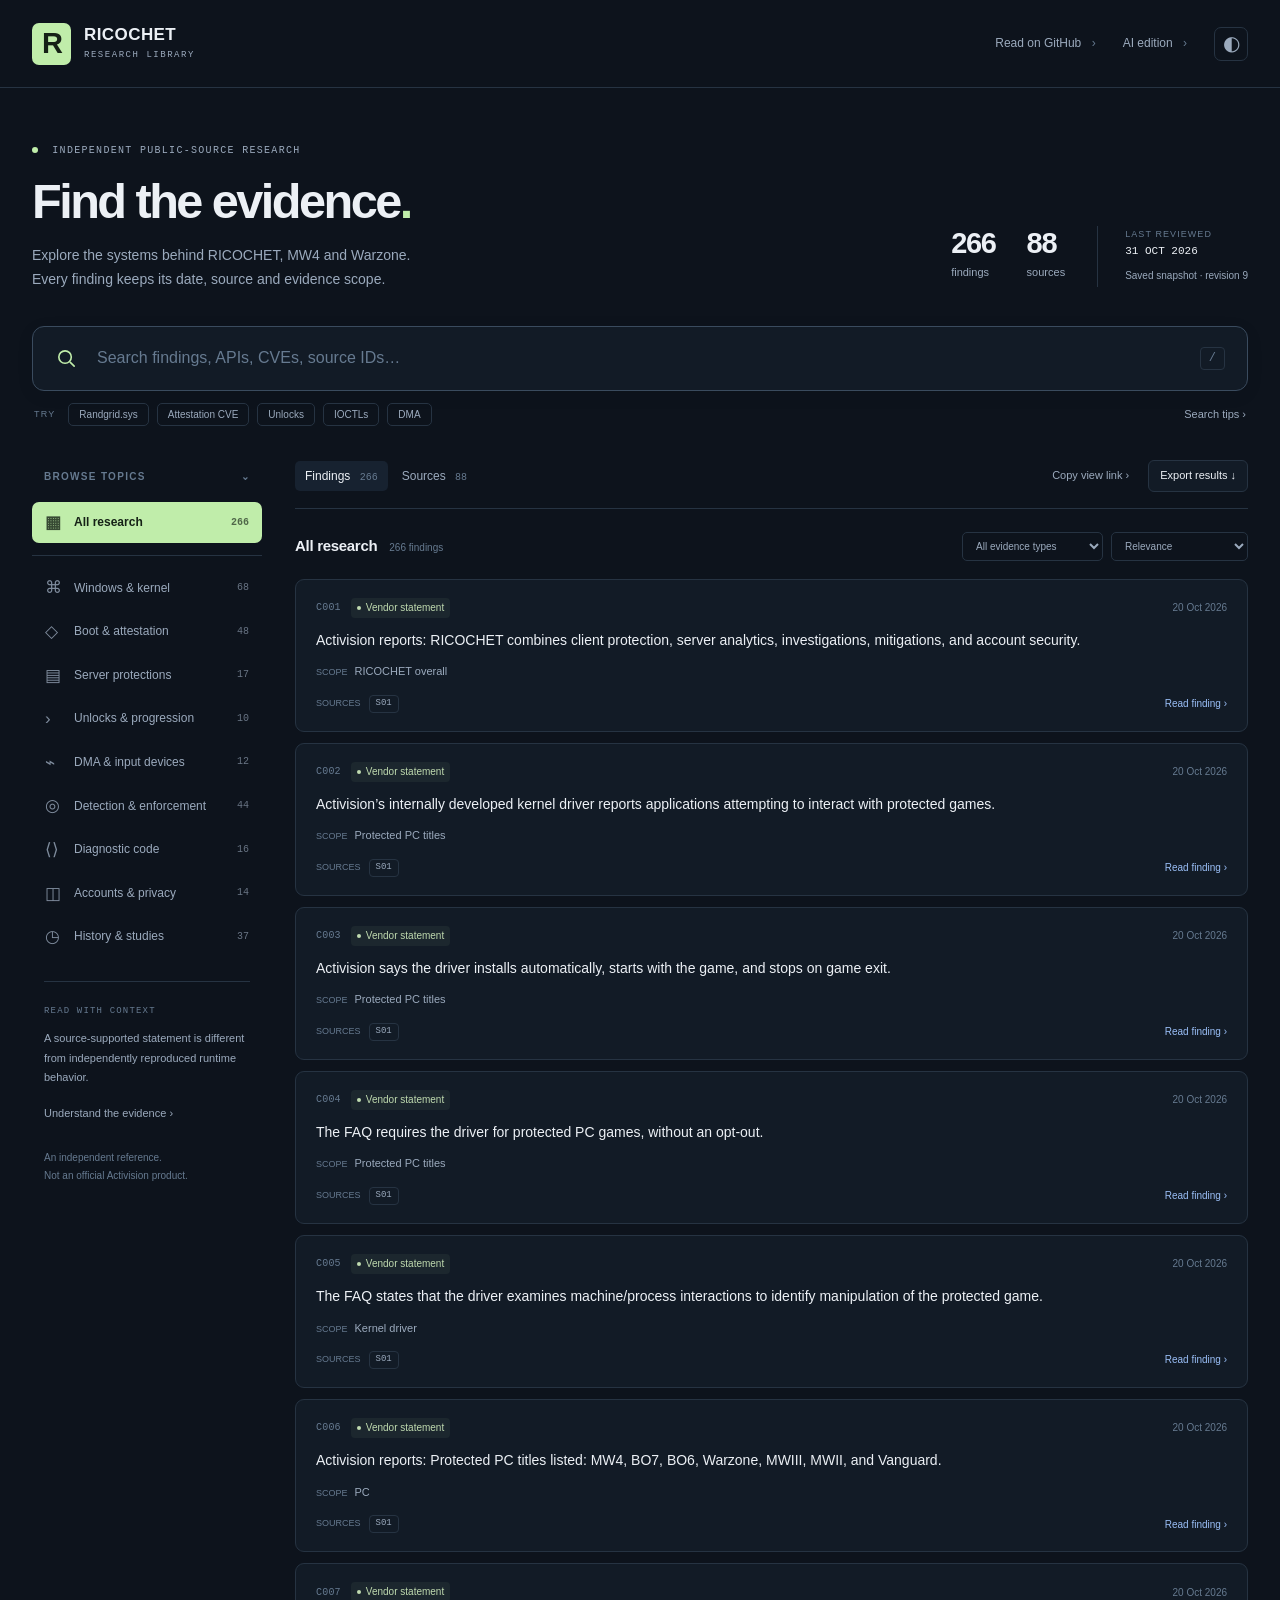
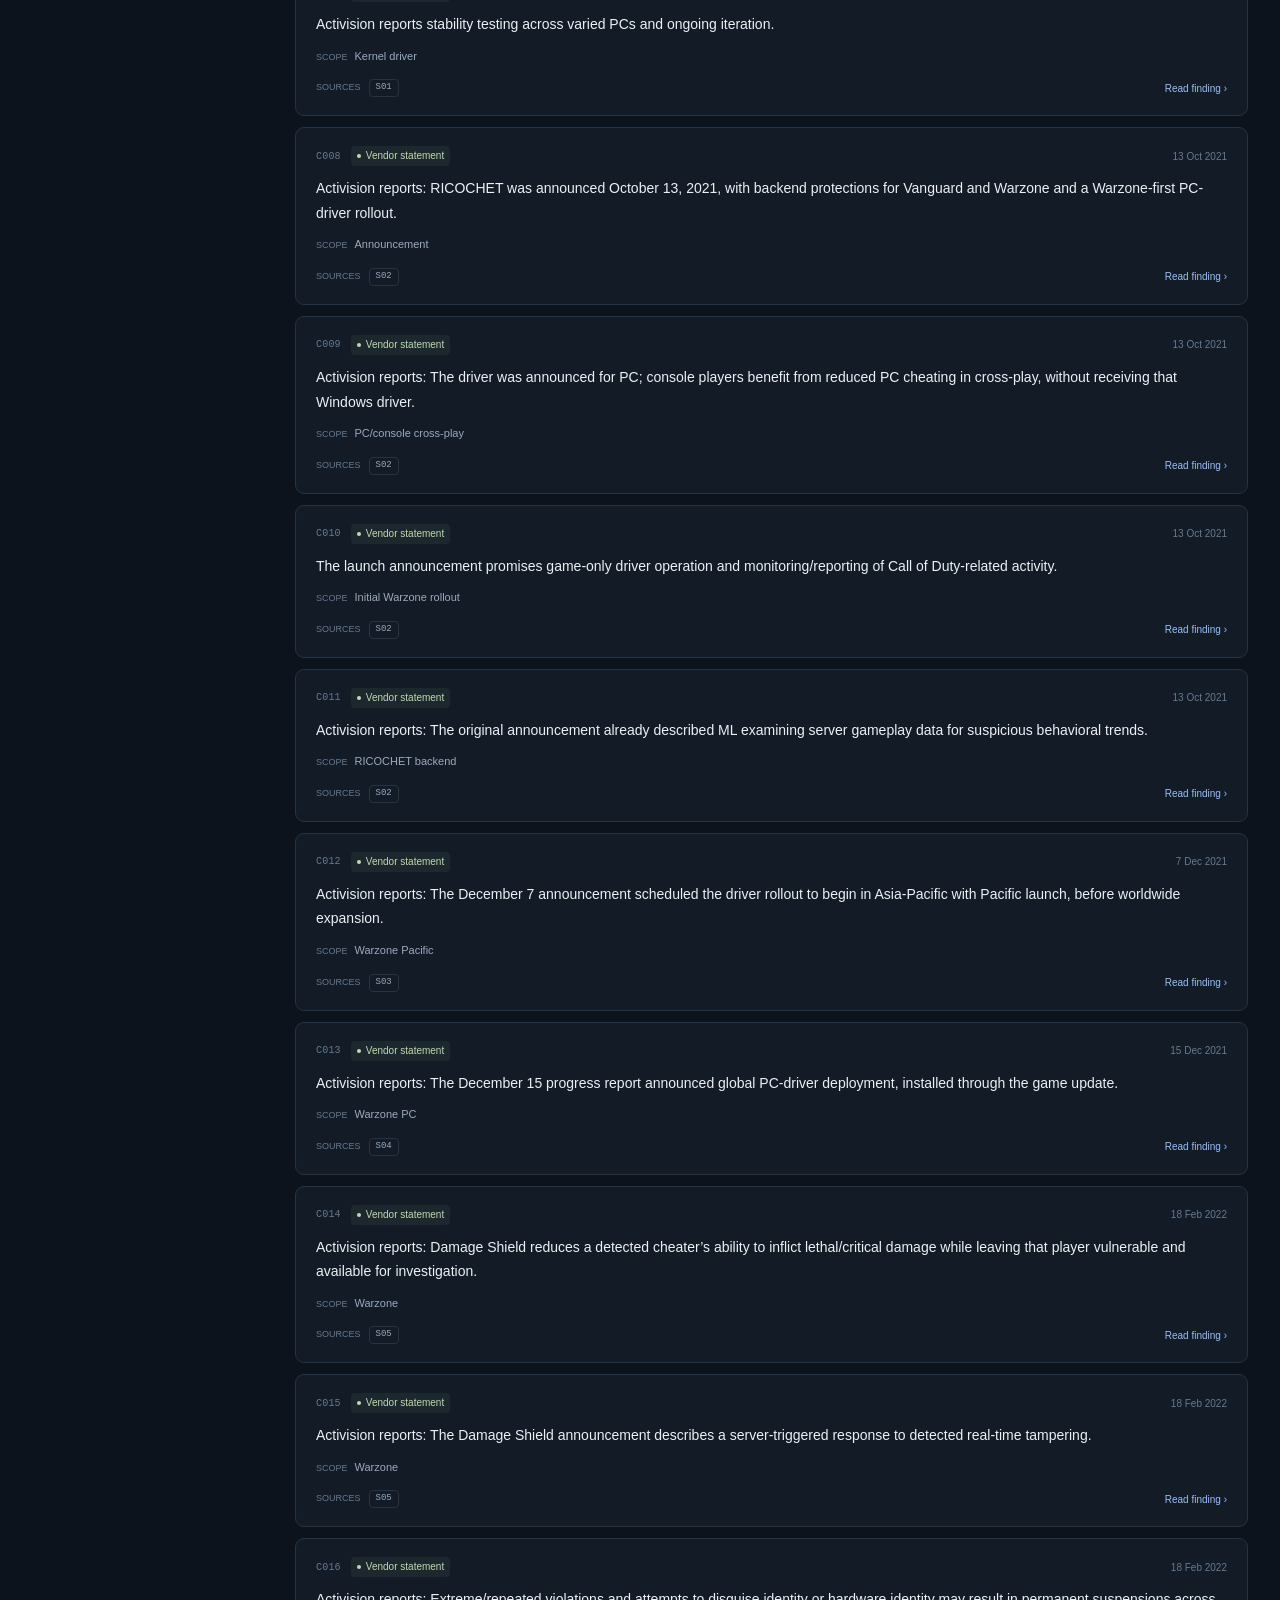
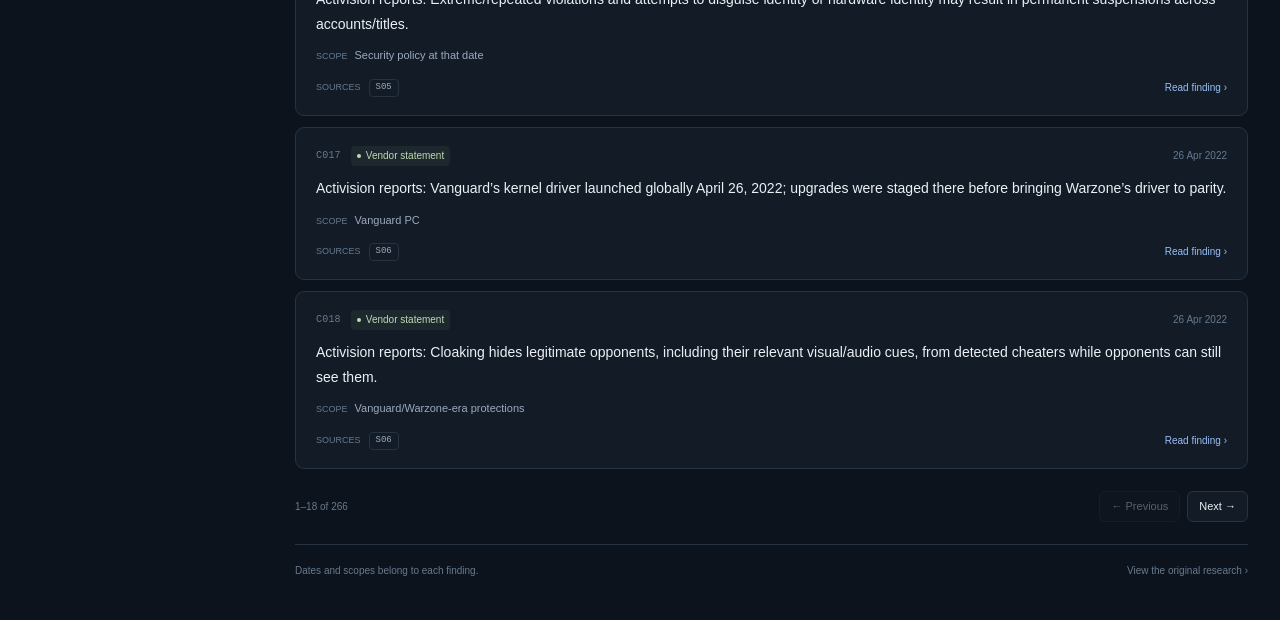
==== index.html @ 35df9c3c "reader: add searchable research library with source and evidence filters" ====
<!doctype html>
<html lang="en">
<head>
  <meta charset="utf-8">
  <meta name="viewport" content="width=device-width, initial-scale=1">
  <meta name="description" content="Search the RICOCHET research library. Explore dated findings about kernel drivers, attestation, Warzone and MW4 with original sources and evidence labels.">
  <meta name="theme-color" content="#0d131c">
  <meta http-equiv="Content-Security-Policy" content="default-src 'self'; connect-src 'self' https://raw.githubusercontent.com; script-src 'self'; style-src 'self'; img-src 'self' data:; base-uri 'self'; object-src 'none'">
  <title>RICOCHET Research — Explore the evidence</title>
  <link rel="icon" href="data:image/svg+xml,%3Csvg xmlns='http://www.w3.org/2000/svg' viewBox='0 0 64 64'%3E%3Crect width='64' height='64' rx='14' fill='%23c0edaa'/%3E%3Ctext x='32' y='45' font-family='sans-serif' font-weight='800' font-size='44' text-anchor='middle' fill='%230d131c'%3ER%3C/text%3E%3C/svg%3E">
  <link rel="stylesheet" href="app.css">
  <script src="app.js" defer></script>
</head>
<body>
  <a class="skip-link" href="#results">Skip to results</a>
  <header class="topbar">
    <a class="brand" href="./" aria-label="RICOCHET Research home"><span class="brand-mark">R</span><span>RICOCHET<span class="brand-sub">RESEARCH LIBRARY</span></span></a>
    <nav class="toplinks" aria-label="Project links">
      <a href="https://github.com/ll2Rawll/ricochet-research#readme" target="_blank" rel="noopener">Read on GitHub <span aria-hidden="true">›</span></a>
      <a href="https://raw.githubusercontent.com/ll2Rawll/ricochet-research/main/ricochet.jsonl" target="_blank" rel="noopener" class="ai-link">AI edition <span aria-hidden="true">›</span></a>
      <button class="icon-button" id="theme" aria-label="Switch to light theme" title="Switch color theme">◐</button>
    </nav>
  </header>
  <main>
    <section class="hero" aria-labelledby="hero-title">
      <div>
        <div class="eyebrow"><span class="status-dot"></span> INDEPENDENT PUBLIC-SOURCE RESEARCH</div>
        <h1 id="hero-title">Find the evidence<span class="accent">.</span></h1>
        <p class="hero-copy">Explore the systems behind RICOCHET, MW4 and Warzone.<br class="desktop-break"> Every finding keeps its date, source and evidence scope.</p>
      </div>
      <div class="collection-meta">
        <div class="stat"><strong id="total-findings">266</strong><span>findings</span></div>
        <div class="stat"><strong id="total-sources">88</strong><span>sources</span></div>
        <div class="reviewed"><span>LAST REVIEWED</span><strong id="reviewed">31 OCT 2026</strong><small id="revision">Research revision 9</small></div>
      </div>
    </section>
    <section class="search-region" aria-label="Search research">
      <form id="search-form" role="search">
        <svg class="search-icon" width="23" height="23" viewBox="0 0 24 24" fill="none" aria-hidden="true"><circle cx="10.5" cy="10.5" r="6.5" stroke="currentColor" stroke-width="1.7"/><path d="m16 16 4 4" stroke="currentColor" stroke-width="1.7" stroke-linecap="round"/></svg>
        <label for="search" class="sr-only">Search findings, APIs, CVEs and sources</label>
        <input type="search" id="search" placeholder="Search findings, APIs, CVEs, source IDs…" autocomplete="off" spellcheck="false">
        <button type="button" id="clear-search" class="clear-search" aria-label="Clear search" hidden>×</button>
        <kbd class="search-shortcut" aria-hidden="true">/</kbd>
      </form>
      <div class="search-bottom"><div class="quick-searches"><span>TRY</span><button data-query="Randgrid">Randgrid.sys</button><button data-query="CVE-2026-45642">Attestation CVE</button><button data-query="unlockall">Unlocks</button><button data-query="IOCTL">IOCTLs</button><button data-query="DMA">DMA</button></div><button id="search-help" class="text-button" aria-expanded="false" aria-controls="search-tips">Search tips <span aria-hidden="true">›</span></button></div>
      <p id="search-tips" class="search-tips" hidden>Combine words to narrow results. Put a phrase in quotes for an exact phrase. Search a finding ID such as <code>C286</code>, a source such as <code>S84</code>, or an API name. Matches include finding text, scope, topic, cited sources and artifact evidence.</p>
    </section>
    <div class="workspace">
      <aside class="sidebar" aria-label="Research navigation">
        <details class="topic-disclosure" open>
          <summary>Browse topics <span aria-hidden="true">⌄</span></summary>
          <nav id="categories" aria-label="Research topics"></nav>
        </details>
        <div class="evidence-note"><div class="eyebrow">READ WITH CONTEXT</div><p>A source-supported statement is different from independently reproduced runtime behavior.</p><button id="evidence-guide" class="text-button">Understand the evidence <span aria-hidden="true">›</span></button></div>
        <div class="sidebar-bottom">An independent reference.<br>Not an official Activision product.</div>
      </aside>
      <section class="content" aria-label="Research results">
        <div class="content-top">
          <div class="view-switch" role="group" aria-label="Choose content"><button id="findings-tab" aria-pressed="true">Findings <span id="findings-tab-count">266</span></button><button id="sources-tab" aria-pressed="false">Sources <span id="sources-tab-count">88</span></button></div>
          <div class="utility-actions"><button id="share" class="text-button">Copy view link <span aria-hidden="true">›</span></button><button id="export" class="small-button">Export results <span aria-hidden="true">↓</span></button></div>
        </div>
        <div class="filterbar">
          <div class="result-heading"><h2 id="category-title">All research</h2><span id="result-count" role="status" aria-live="polite">Loading research…</span></div>
          <div class="filters"><label for="level" class="sr-only">Filter by evidence type</label><select id="level"><option value="all">All evidence types</option><option value="V">Vendor statements</option><option value="P">Platform references</option><option value="O">Static observations</option><option value="R">Historical studies</option><option value="A">Artifact contents</option></select><label for="sort" class="sr-only">Sort results</label><select id="sort"><option value="relevance">Relevance</option><option value="newest">Newest date first</option><option value="oldest">Oldest date first</option><option value="id">Finding / source ID</option></select></div>
        </div>
        <div id="active-filters" class="active-filters" hidden></div>
        <div id="results" class="results" tabindex="-1"><div class="loading-card">Opening the research library…</div></div>
        <div id="pagination" class="pagination"></div>
        <div class="content-footer"><span>Dates and scopes belong to each finding.</span><a href="https://github.com/ll2Rawll/ricochet-research" target="_blank" rel="noopener">View the original research ›</a></div>
      </section>
    </div>
  </main>
  <dialog id="detail" aria-labelledby="detail-title"><div class="dialog-top"><span id="detail-kicker" class="eyebrow"></span><button id="close-detail" class="icon-button" aria-label="Close details">×</button></div><div id="detail-body"></div></dialog>
  <div id="toast" class="toast" role="status" aria-live="polite"></div>
  <noscript><p class="noscript">Enable JavaScript to search this reader, or <a href="https://github.com/ll2Rawll/ricochet-research#readme">read the complete GitHub edition</a>.</p></noscript>
</body>
</html>
---- app.css ----
:root{color-scheme:dark;--bg:#0d131c;--panel:#121b26;--panel-hover:#172230;--border:#263342;--text:#ecf0f5;--muted:#9baabd;--faint:#667a90;--accent:#c0edaa;--accent-ink:#152116;--blue:#9abff7;--shadow:0 18px 65px #0005;--radius:12px}
*{box-sizing:border-box}body{margin:0;background:var(--bg);color:var(--text);font-family:Inter,ui-sans-serif,-apple-system,BlinkMacSystemFont,"Segoe UI",sans-serif;font-size:14px;line-height:1.55;-webkit-font-smoothing:antialiased}body.light{color-scheme:light;--bg:#f5f6f3;--panel:#fff;--panel-hover:#f0f3ec;--border:#d9dfd7;--text:#17251c;--muted:#566859;--faint:#738277;--accent:#d0edbd;--accent-ink:#243b23;--blue:#275f9d;--shadow:0 18px 65px #17302018}a{color:inherit;text-decoration:none}button,input,select{font:inherit}button,a,input,select,summary{-webkit-tap-highlight-color:transparent}button{cursor:pointer}button{color:inherit}button:disabled{cursor:default;opacity:.35}button:focus-visible,a:focus-visible,summary:focus-visible,select:focus-visible{outline:2px solid var(--accent);outline-offset:4px}input:focus-visible{outline:none}.sr-only{position:absolute;width:1px;height:1px;padding:0;margin:-1px;overflow:hidden;clip:rect(0,0,0,0);white-space:nowrap;border:0}[hidden]{display:none!important}.skip-link{position:fixed;left:20px;top:-100px;background:var(--accent);color:var(--accent-ink);padding:12px;z-index:99}.skip-link:focus{top:15px}.topbar{height:88px;border-bottom:1px solid var(--border);display:flex;align-items:center;justify-content:space-between;padding:0 max(32px,calc((100vw - 1376px)/2));gap:20px}.brand{display:flex;align-items:center;gap:13px;line-height:1.1;font-size:17px;font-weight:760;letter-spacing:.025em}.brand-mark{width:39px;height:42px;display:flex;align-items:center;justify-content:center;background:var(--accent);color:var(--accent-ink);font-size:29px;font-weight:850;position:relative;border-radius:7px;letter-spacing:-.07em}.brand-mark>span{position:absolute;font-size:14px;top:3px;right:3px}.brand-sub{display:block;font-family:ui-monospace,SFMono-Regular,Consolas,monospace;font-size:9px;letter-spacing:.17em;color:var(--muted);margin-top:7px;font-weight:500}.toplinks{display:flex;align-items:center;gap:27px;color:var(--muted);font-size:12px}.toplinks>a:hover{color:var(--text)}.toplinks>a span{margin-left:7px;color:var(--faint)}.icon-button{width:34px;height:34px;display:inline-flex;align-items:center;justify-content:center;background:transparent;border:1px solid var(--border);border-radius:7px;font-size:20px}.icon-button:hover{background:var(--panel-hover)}main{max-width:1376px;margin:0 auto;padding:0 32px 42px}.hero{display:flex;justify-content:space-between;align-items:flex-end;gap:30px;padding:55px 0 34px}.eyebrow{font-family:ui-monospace,SFMono-Regular,Consolas,monospace;font-size:10px;letter-spacing:.13em;color:var(--muted);font-weight:500}.status-dot{display:inline-block;width:6px;height:6px;border-radius:50%;background:var(--accent);margin-right:7px;vertical-align:middle}h1{font-size:clamp(36px,3.8vw,54px);font-weight:620;letter-spacing:-.052em;line-height:1.12;margin:15px 0 15px}.accent{color:var(--accent)}.hero-copy{color:var(--muted);font-size:14px;margin:0;line-height:1.75}.collection-meta{display:flex;align-items:flex-start;gap:31px;padding-bottom:5px}.stat strong{display:block;font-size:29px;line-height:1.2;font-weight:550;letter-spacing:-.045em}.stat span{color:var(--muted);font-size:11px}.reviewed{border-left:1px solid var(--border);padding-left:27px;margin-left:1px;line-height:1.8}.reviewed>span{font-size:9px;letter-spacing:.12em;color:var(--faint);display:block}.reviewed strong{display:block;font-family:ui-monospace,SFMono-Regular,Consolas,monospace;font-size:11px;font-weight:500;white-space:nowrap}.reviewed small{font-size:10px;color:var(--muted)}.search-region{margin-bottom:34px}#search-form{height:65px;display:flex;align-items:center;gap:17px;border:1px solid #3a4b5e;background:var(--panel);padding:0 22px;border-radius:var(--radius);box-shadow:0 4px 18px #0001}#search-form:focus-within{border-color:var(--accent);box-shadow:0 0 0 3px #c0edaa0c}.search-icon{color:var(--accent);flex:none}#search{border:0;background:transparent;color:var(--text);font-size:16px;width:100%;height:100%;min-width:0}#search::placeholder{color:var(--faint)}#search::-webkit-search-cancel-button{display:none}.search-shortcut{padding:1px 8px;border:1px solid var(--border);border-radius:4px;font-size:12px;color:var(--faint)}.clear-search{border:0;background:transparent;color:var(--muted);font-size:24px;padding:2px 5px}.search-bottom{display:flex;align-items:center;justify-content:space-between;gap:20px;padding:12px 2px 0}.quick-searches{display:flex;align-items:center;gap:8px;flex-wrap:wrap}.quick-searches>span{font-size:9px;letter-spacing:.13em;color:var(--faint);margin-right:5px}.quick-searches>button{background:transparent;border:1px solid var(--border);border-radius:5px;font-size:10px;color:var(--muted);padding:3px 10px}.quick-searches>button:hover{color:var(--text);border-color:var(--muted)}.text-button{border:0;background:none;color:var(--muted);padding:0;font-size:11px;white-space:nowrap}.text-button:hover{color:var(--text)}.search-tips{color:var(--muted);font-size:12px;background:var(--panel);border:1px solid var(--border);padding:14px 17px;border-radius:7px;margin:12px 0 0}.workspace{display:grid;grid-template-columns:230px minmax(0,1fr);gap:33px}.sidebar{padding-top:3px}.topic-disclosure{position:sticky;top:24px}.topic-disclosure summary{display:flex;justify-content:space-between;list-style:none;text-transform:uppercase;letter-spacing:.13em;color:var(--faint);font-size:10px;font-weight:600;padding:6px 12px 17px;pointer-events:auto;cursor:pointer}.topic-disclosure summary::-webkit-details-marker{display:none}.topic-disclosure summary>span{display:block}.category{display:flex;width:100%;align-items:center;gap:11px;padding:10px 12px;border:1px solid transparent;border-radius:7px;color:var(--muted);background:none;text-align:left;font-size:12px;margin-bottom:3px;transition:background .12s}.category:hover{background:var(--panel);color:var(--text)}.category[aria-current=true]{background:var(--accent);color:var(--accent-ink);font-weight:650}.category-symbol{font-size:17px;line-height:1;width:18px;opacity:.8;flex:none}.category-count{font-family:ui-monospace,SFMono-Regular,Consolas,monospace;font-size:10px;margin-left:auto;opacity:.65}.category-divider{height:1px;background:var(--border);margin:12px 0}.evidence-note{border-top:1px solid var(--border);margin:24px 12px 0;padding-top:23px}.evidence-note .eyebrow{font-size:9px;color:var(--faint)}.evidence-note p{font-size:11px;line-height:1.8;color:var(--muted);margin:10px 0 14px}.sidebar-bottom{font-size:10px;color:var(--faint);line-height:1.8;padding:25px 12px}.content-top{display:flex;justify-content:space-between;align-items:center;gap:16px;padding-bottom:16px;border-bottom:1px solid var(--border)}.view-switch{display:flex;gap:4px}.view-switch>button{background:none;border:0;border-radius:5px;color:var(--muted);font-size:12px;padding:6px 10px}.view-switch>button[aria-pressed=true]{background:var(--panel-hover);color:var(--text)}.view-switch span{font-size:10px;color:var(--faint);margin-left:6px;font-family:ui-monospace,SFMono-Regular,Consolas,monospace}.utility-actions{display:flex;gap:19px;align-items:center}.small-button{background:var(--panel);border:1px solid var(--border);border-radius:6px;padding:6px 11px;font-size:11px}.small-button:hover{background:var(--panel-hover);border-color:var(--muted)}.filterbar{display:flex;align-items:center;justify-content:space-between;gap:14px;padding:23px 0 18px}.result-heading{display:flex;align-items:baseline;gap:12px;min-width:0}.result-heading h2{font-size:15px;margin:0;font-weight:550;letter-spacing:-.02em}.result-heading>span{font-size:10px;color:var(--faint);white-space:nowrap}.filters{display:flex;gap:8px}select{background:var(--bg);border:1px solid var(--border);color:var(--muted);border-radius:5px;font-size:10px;padding:7px 22px 7px 9px;max-width:160px;min-width:0}.active-filters{display:flex;gap:8px;align-items:center;flex-wrap:wrap;margin:-3px 0 16px}.filter-pill{border:1px solid var(--border);background:var(--panel);border-radius:5px;font-size:10px;padding:4px 8px;color:var(--muted)}.filter-pill>span{padding-left:7px;color:var(--faint)}.active-filters .reset{font-size:10px;margin-left:4px}.results{display:flex;flex-direction:column;gap:11px;outline:0}.result-card{border:1px solid var(--border);background:var(--panel);border-radius:9px;padding:18px 20px;transition:border-color .15s}.result-card:hover{border-color:#4a5d6b}.card-meta{display:flex;align-items:center;gap:10px;margin-bottom:10px}.finding-id{font-family:ui-monospace,SFMono-Regular,Consolas,monospace;color:var(--faint);font-size:10px;letter-spacing:.02em}.badge{display:inline-flex;align-items:center;gap:5px;border-radius:4px;padding:2px 6px;font-size:10px;font-weight:500;line-height:1.6;background:#98b9e917;color:#a3c9ff;white-space:nowrap}.badge::before{content:"";width:4px;height:4px;border-radius:50%;background:currentColor}.badge-V{color:#c0dbb0;background:#b4df9b10}.badge-O{color:#c8b0f6;background:#b391f415}.badge-R{color:#d9bf8e;background:#d5ae6814}.badge-A{color:#b7c1cd;background:#b1c2d010}.light .badge{color:#325d92;background:#eaf0fa}.light .badge-V{color:#41672b;background:#edf5e5}.light .badge-O{color:#76519e;background:#f2ecfa}.light .badge-R{color:#865c23;background:#f7f0e2}.light .badge-A{color:#576570;background:#eef1f3}.card-date{font-size:10px;color:var(--faint);margin-left:auto;white-space:nowrap}.card-text{font-size:14px;line-height:1.75;margin:0;color:var(--text);font-weight:420}.card-scope{margin:10px 0 0;color:var(--muted);font-size:11px;line-height:1.7;display:flex;align-items:baseline;gap:7px}.card-scope>span{font-size:9px;color:var(--faint);flex:none}.card-bottom{display:flex;align-items:center;justify-content:space-between;gap:12px;margin-top:14px}.citation-group{display:flex;gap:6px;align-items:center;flex-wrap:wrap}.citation-group>span{font-size:9px;color:var(--faint);margin-right:2px}.citation{font-family:ui-monospace,SFMono-Regular,Consolas,monospace;font-size:9px;color:var(--muted);border:1px solid var(--border);background:transparent;padding:1px 6px;border-radius:4px;cursor:pointer}.citation:hover{color:var(--text);border-color:var(--muted)}.detail-button{font-size:10px;color:var(--blue);border:0;padding:0;background:none;white-space:nowrap}.card-text mark{background:#c0edaa2a;color:var(--text);border-radius:2px;padding:0 1px}.source-title{font-size:14px;font-weight:550;line-height:1.55;margin:0 0 7px}.source-kind{font-size:9px;color:var(--muted);text-transform:uppercase;letter-spacing:.07em}.source-url{font-size:10px;color:var(--blue);overflow-wrap:anywhere;word-break:break-word}.empty-state{border:1px dashed var(--border);padding:60px 25px;border-radius:9px;text-align:center}.empty-state h3{font-size:18px;font-weight:500;margin:0 0 9px}.empty-state p{font-size:12px;color:var(--muted);margin:0 0 18px}.empty-symbol{font-size:32px;color:var(--faint);margin-bottom:15px}.loading-card{padding:45px;color:var(--muted);border:1px solid var(--border);border-radius:9px}.pagination{display:flex;align-items:center;justify-content:space-between;padding:22px 0;gap:20px}.pagination>span{font-size:10px;color:var(--faint)}.page-buttons{display:flex;gap:7px}.content-footer{border-top:1px solid var(--border);padding-top:18px;display:flex;justify-content:space-between;gap:20px;font-size:10px;color:var(--faint)}.content-footer>a:hover{color:var(--text)}dialog{background:var(--panel);border:1px solid #4a5d6b;border-radius:14px;box-shadow:var(--shadow);padding:0;color:var(--text);max-width:740px;width:calc(100% - 36px);max-height:87vh;overflow:auto}dialog::backdrop{background:#060b13ba;backdrop-filter:blur(5px)}.dialog-top{position:sticky;top:0;display:flex;align-items:center;justify-content:space-between;padding:19px 25px;background:var(--panel);border-bottom:1px solid var(--border);z-index:1}#detail-body{padding:27px}.detail-title{font-size:25px;font-weight:550;letter-spacing:-.035em;line-height:1.35;margin:0 0 18px;overflow-wrap:anywhere}.detail-text{font-size:15px;line-height:1.9;margin:18px 0}.detail-scope{border-left:2px solid var(--accent);padding:5px 0 5px 15px;color:var(--muted);font-size:12px;line-height:1.85;margin:22px 0}.detail-label{font-size:9px;text-transform:uppercase;letter-spacing:.12em;color:var(--faint);margin-bottom:7px;display:block}.detail-section{margin:26px 0 0}.detail-section h3{font-size:13px;font-weight:600;margin:0 0 12px}.source-ref{display:block;border:1px solid var(--border);border-radius:7px;padding:13px 15px;margin:9px 0;color:var(--text);font-size:12px}.source-ref:hover{background:var(--panel-hover)}.source-ref small{display:block;color:var(--muted);font-size:10px;margin-top:5px;overflow-wrap:anywhere}.detail-actions{display:flex;gap:8px;margin-top:25px;flex-wrap:wrap}pre{white-space:pre-wrap;overflow-wrap:anywhere;font-size:10px;color:var(--muted);padding:15px;background:var(--bg);border:1px solid var(--border);border-radius:6px;line-height:1.7}code{font-family:ui-monospace,SFMono-Regular,Consolas,monospace}#detail-body details{margin-top:22px;font-size:11px;color:var(--muted)}#detail-body details summary{cursor:pointer;padding:8px 0}.level-explanation{padding:16px 0;border-bottom:1px solid var(--border)}.level-explanation p{color:var(--muted);font-size:12px;line-height:1.8;margin:10px 0 0}.toast{position:fixed;bottom:26px;left:50%;transform:translate(-50%,15px);opacity:0;pointer-events:none;background:var(--accent);color:var(--accent-ink);border:1px solid #ffffff14;box-shadow:var(--shadow);border-radius:7px;font-size:12px;padding:11px 20px;transition:opacity .18s,transform .18s;z-index:5;max-width:90vw;text-align:center}.toast.visible{opacity:1;transform:translate(-50%,0)}.noscript{position:fixed;bottom:0;left:0;right:0;background:var(--panel);border-top:1px solid var(--border);padding:20px;text-align:center}.noscript a{color:var(--blue)}
@media(min-width:1450px){.hero{padding-top:65px}.workspace{gap:42px;grid-template-columns:238px minmax(0,1fr)}}
@media(max-width:1050px){.collection-meta{gap:20px}.reviewed{padding-left:19px}.workspace{grid-template-columns:205px minmax(0,1fr);gap:23px}.filterbar{align-items:flex-start;flex-direction:column;gap:12px}.filters{width:100%}.filters select{flex:1;max-width:none}.hero-copy{font-size:13px}.stat strong{font-size:25px}.result-heading{width:100%;justify-content:space-between}.topbar{padding:0 27px}.utility-actions{gap:13px}}
@media(max-width:760px){main{padding:0 18px 30px}.topbar{height:74px;padding:0 18px}.toplinks{gap:15px}.toplinks>a:first-child{display:none}.brand{font-size:15px}.brand-mark{width:33px;height:36px;font-size:24px}.brand-sub{font-size:8px;letter-spacing:.11em}.hero{padding:34px 0 27px;display:block}.hero h1{font-size:40px;margin-top:13px}.hero-copy{font-size:13px}.desktop-break{display:none}.collection-meta{margin-top:24px;gap:30px;align-items:center}.stat strong{font-size:25px}.reviewed{padding-left:25px}.reviewed strong{font-size:10px}.reviewed small{font-size:9px}.search-region{margin-bottom:22px}#search-form{height:57px;padding:0 15px;gap:12px}#search{font-size:13px}.search-shortcut{display:none}.search-bottom{align-items:flex-start}.quick-searches{gap:6px}.quick-searches>button{padding:3px 7px}.quick-searches>span{display:none}#search-help{font-size:10px;padding-top:4px}.workspace{display:block}.sidebar{padding-top:0;margin-bottom:20px}.topic-disclosure{position:static;border:1px solid var(--border);border-radius:8px;background:var(--panel)}.topic-disclosure summary{pointer-events:auto;cursor:pointer;padding:12px 14px;color:var(--muted);font-size:10px}.topic-disclosure summary>span{display:block}.topic-disclosure[open] summary{border-bottom:1px solid var(--border)}#categories{padding:9px;display:grid;grid-template-columns:1fr 1fr;gap:1px}.category{font-size:10px;padding:9px 8px;gap:7px;margin:0}.category-count{font-size:9px}.category-divider{display:none}.category-symbol{font-size:14px;width:16px}.evidence-note{margin:15px 0 0;padding:0;border:0;display:flex;align-items:center;gap:12px;justify-content:space-between}.evidence-note .eyebrow{display:none}.evidence-note p{font-size:10px;line-height:1.6;margin:0;max-width:260px}.evidence-note .text-button{font-size:9px;white-space:normal;text-align:right}.sidebar-bottom{display:none}.content-top{gap:8px;flex-wrap:wrap;padding-bottom:13px}.view-switch>button{padding:6px 8px;font-size:11px}.utility-actions{gap:10px}.utility-actions>.text-button{font-size:9px}.small-button{font-size:10px;padding:6px 9px}.filterbar{padding:19px 0 15px}.result-heading h2{font-size:14px}.card-meta{gap:8px}.card-date{font-size:9px}.badge{font-size:9px}.result-card{padding:16px}.card-text{font-size:13px;line-height:1.8}.card-scope{font-size:10px}.card-scope>span{font-size:8px}.content-footer{font-size:9px;gap:10px;line-height:1.6}.detail-title{font-size:21px}#detail-body{padding:22px}.detail-text{font-size:13px}.dialog-top{padding:15px 21px}}
@media(prefers-reduced-motion:reduce){*{transition:none!important;scroll-behavior:auto!important}}

.card-text,.source-title{overflow-wrap:anywhere}
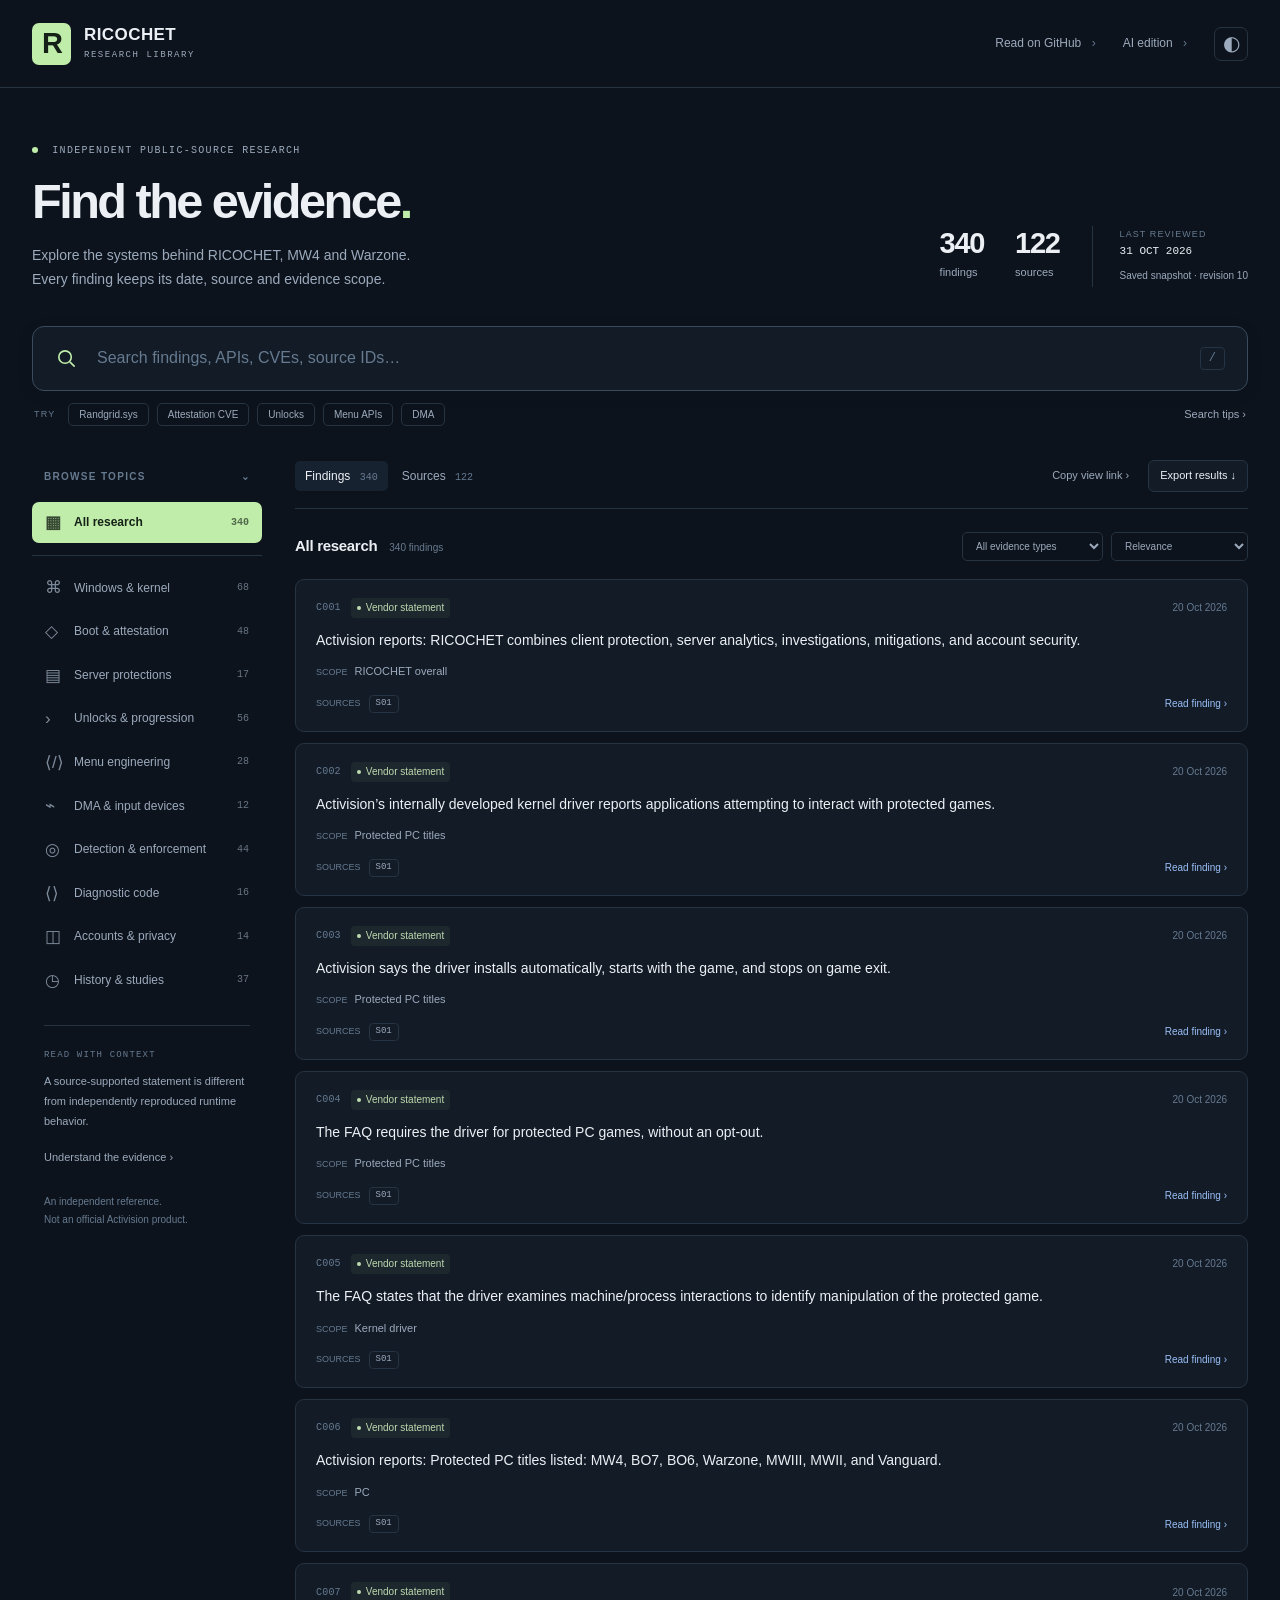
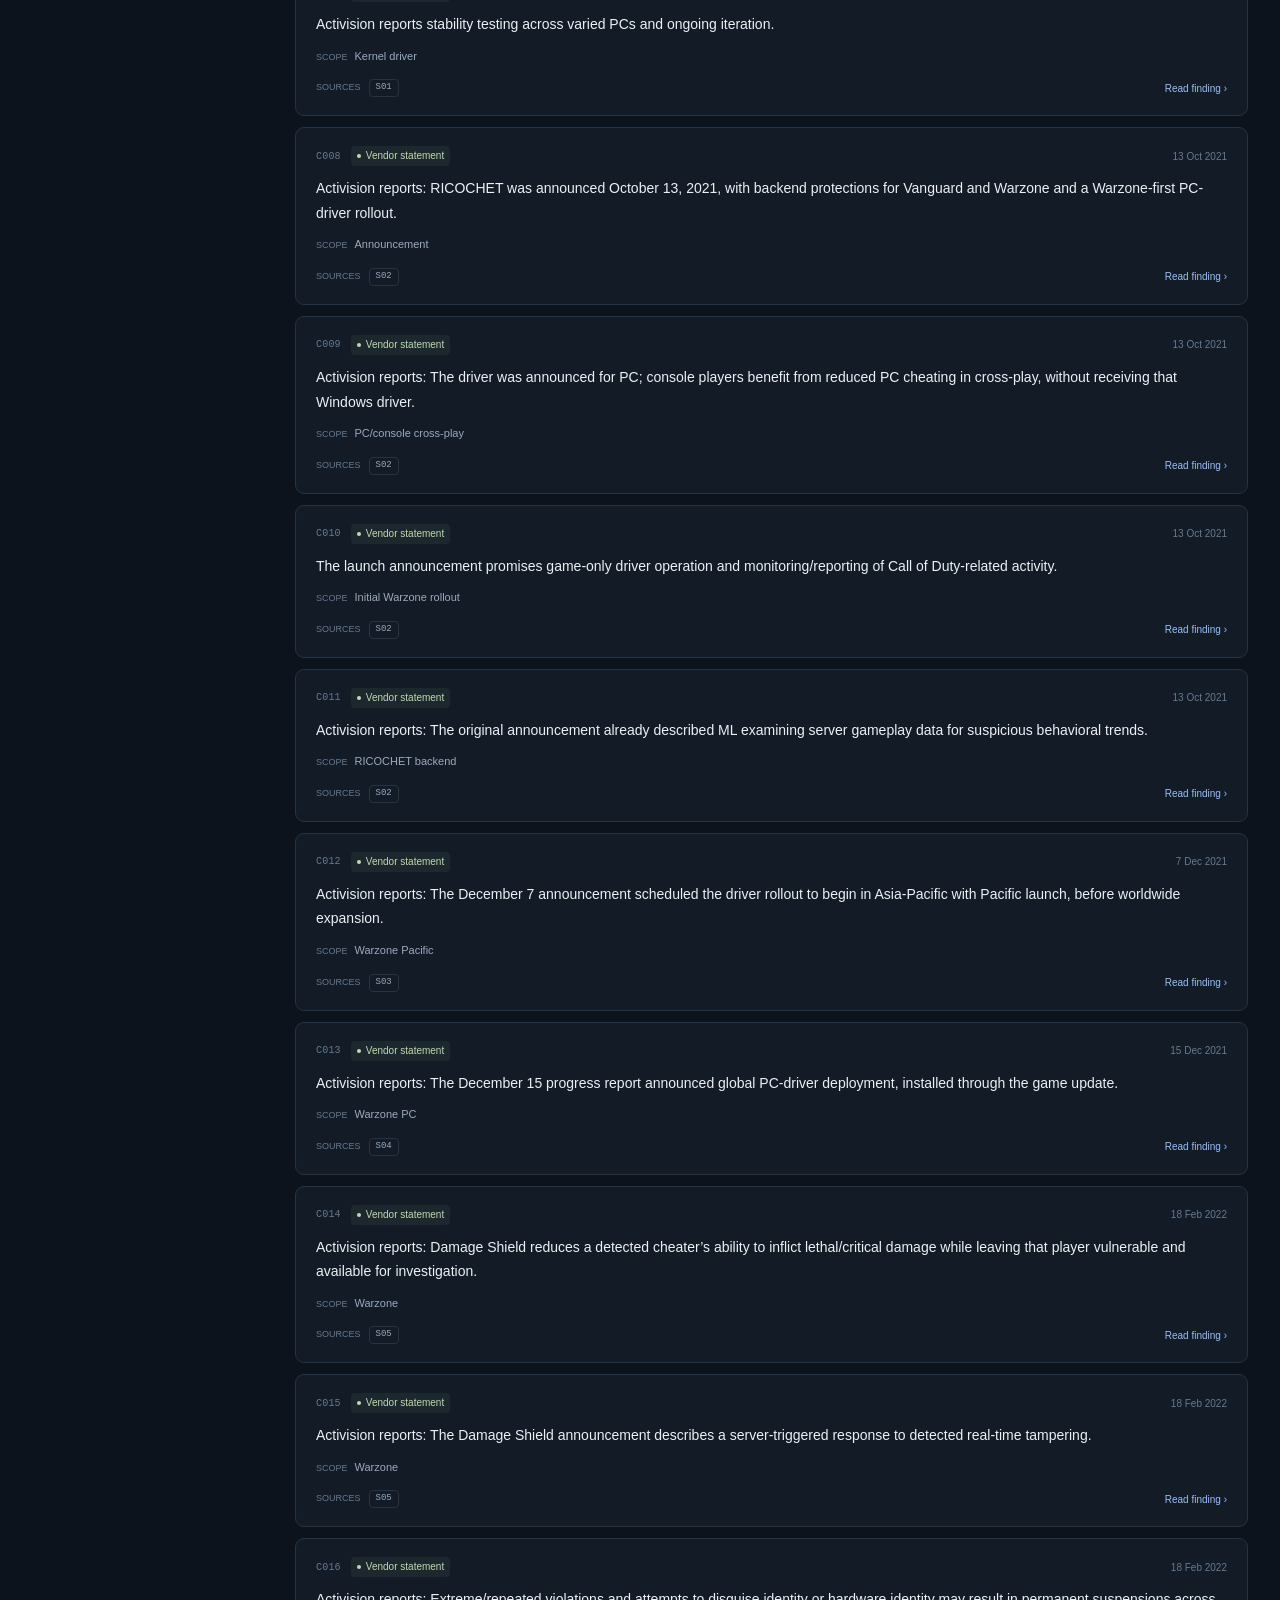
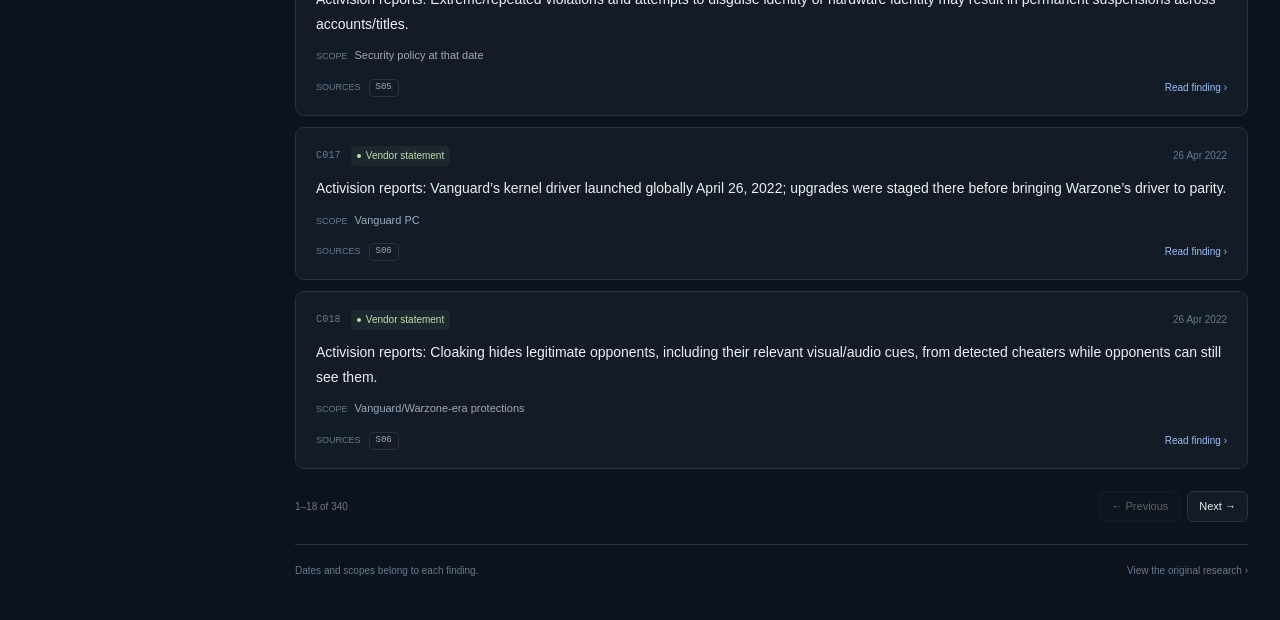
==== commit 43d2fcbb: "reader: add menu engineering and source-only research browsing" ====
--- a/index.html
+++ b/index.html
@@ -29,9 +29,9 @@
         <p class="hero-copy">Explore the systems behind RICOCHET, MW4 and Warzone.<br class="desktop-break"> Every finding keeps its date, source and evidence scope.</p>
       </div>
       <div class="collection-meta">
-        <div class="stat"><strong id="total-findings">266</strong><span>findings</span></div>
-        <div class="stat"><strong id="total-sources">88</strong><span>sources</span></div>
-        <div class="reviewed"><span>LAST REVIEWED</span><strong id="reviewed">31 OCT 2026</strong><small id="revision">Research revision 9</small></div>
+        <div class="stat"><strong id="total-findings">340</strong><span>findings</span></div>
+        <div class="stat"><strong id="total-sources">122</strong><span>sources</span></div>
+        <div class="reviewed"><span>LAST REVIEWED</span><strong id="reviewed">31 OCT 2026</strong><small id="revision">Research revision 10</small></div>
       </div>
     </section>
     <section class="search-region" aria-label="Search research">
@@ -42,7 +42,7 @@
         <button type="button" id="clear-search" class="clear-search" aria-label="Clear search" hidden>×</button>
         <kbd class="search-shortcut" aria-hidden="true">/</kbd>
       </form>
-      <div class="search-bottom"><div class="quick-searches"><span>TRY</span><button data-query="Randgrid">Randgrid.sys</button><button data-query="CVE-2026-45642">Attestation CVE</button><button data-query="unlockall">Unlocks</button><button data-query="IOCTL">IOCTLs</button><button data-query="DMA">DMA</button></div><button id="search-help" class="text-button" aria-expanded="false" aria-controls="search-tips">Search tips <span aria-hidden="true">›</span></button></div>
+      <div class="search-bottom"><div class="quick-searches"><span>TRY</span><button data-query="Randgrid">Randgrid.sys</button><button data-query="CVE-2026-45642">Attestation CVE</button><button data-query="unlockall">Unlocks</button><button data-query="menu_development">Menu APIs</button><button data-query="DMA">DMA</button></div><button id="search-help" class="text-button" aria-expanded="false" aria-controls="search-tips">Search tips <span aria-hidden="true">›</span></button></div>
       <p id="search-tips" class="search-tips" hidden>Combine words to narrow results. Put a phrase in quotes for an exact phrase. Search a finding ID such as <code>C286</code>, a source such as <code>S84</code>, or an API name. Matches include finding text, scope, topic, cited sources and artifact evidence.</p>
     </section>
     <div class="workspace">
@@ -56,7 +56,7 @@
       </aside>
       <section class="content" aria-label="Research results">
         <div class="content-top">
-          <div class="view-switch" role="group" aria-label="Choose content"><button id="findings-tab" aria-pressed="true">Findings <span id="findings-tab-count">266</span></button><button id="sources-tab" aria-pressed="false">Sources <span id="sources-tab-count">88</span></button></div>
+          <div class="view-switch" role="group" aria-label="Choose content"><button id="findings-tab" aria-pressed="true">Findings <span id="findings-tab-count">340</span></button><button id="sources-tab" aria-pressed="false">Sources <span id="sources-tab-count">122</span></button></div>
           <div class="utility-actions"><button id="share" class="text-button">Copy view link <span aria-hidden="true">›</span></button><button id="export" class="small-button">Export results <span aria-hidden="true">↓</span></button></div>
         </div>
         <div class="filterbar">
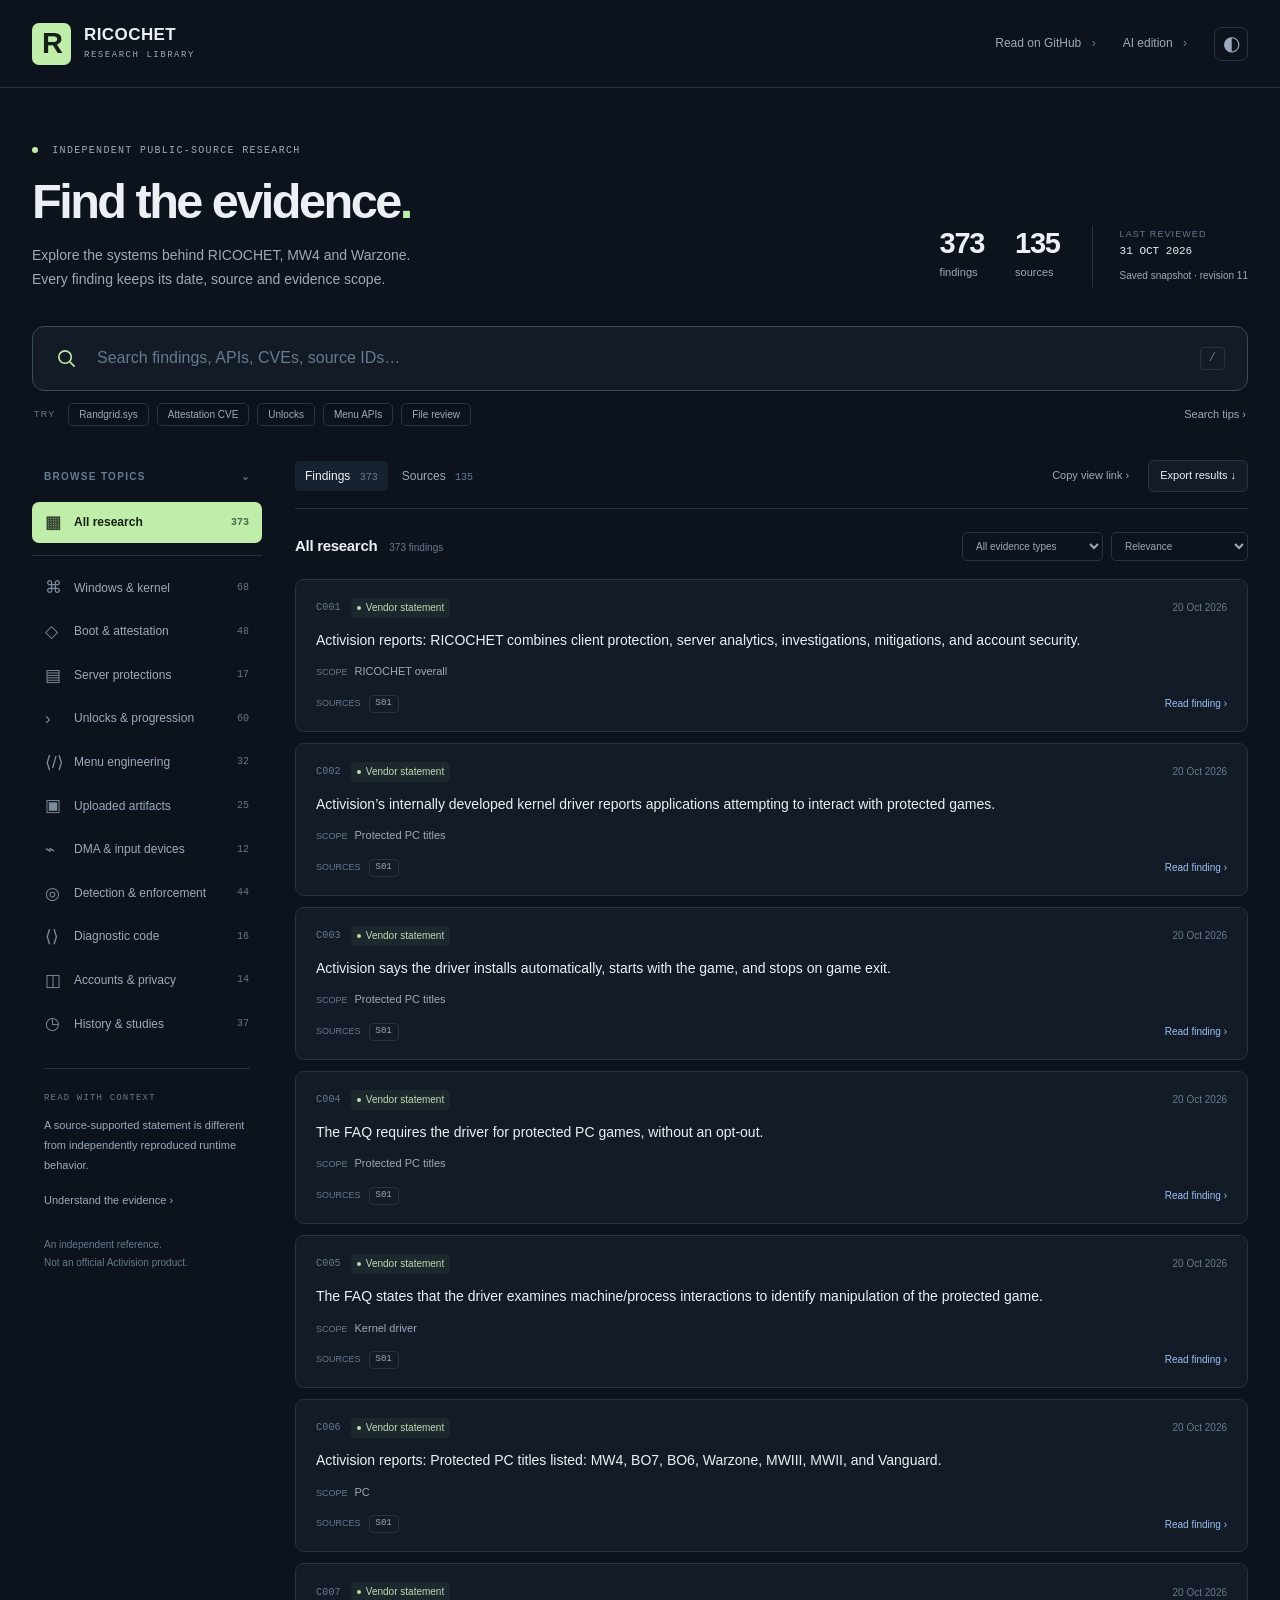
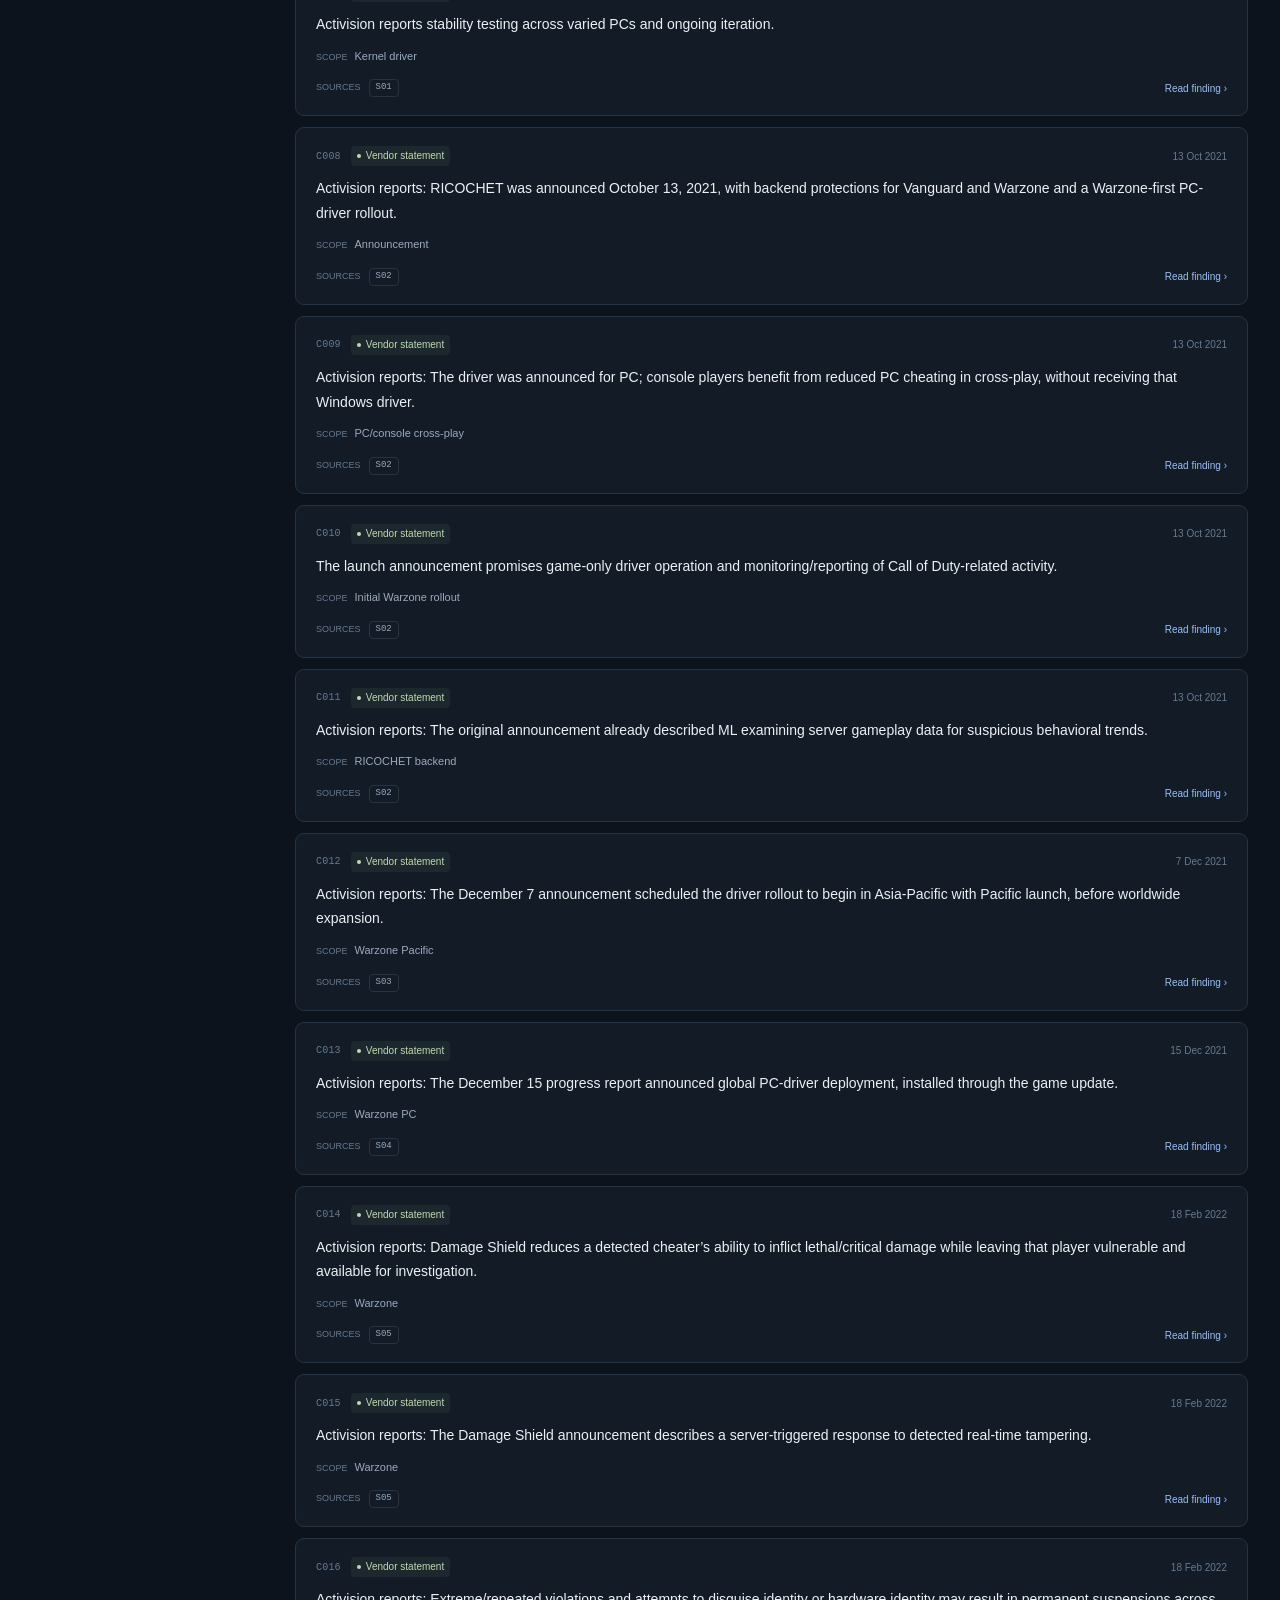
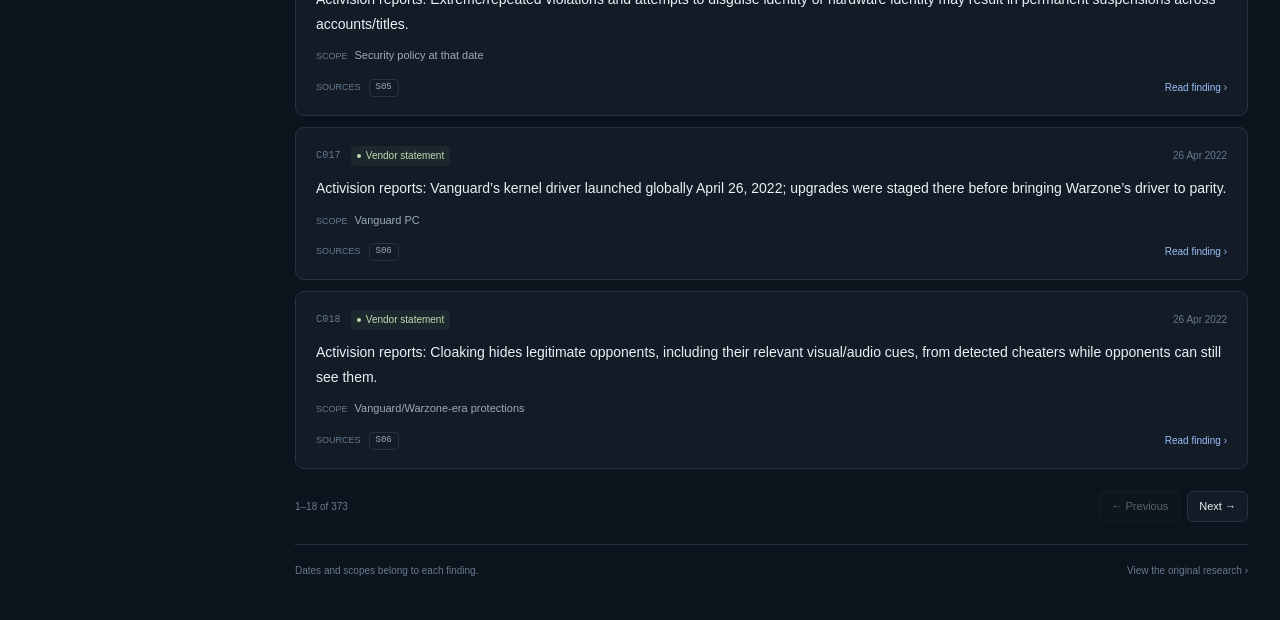
==== commit 9e577e35: "reader: separate uploaded artifacts and unverified community sources" ====
--- a/index.html
+++ b/index.html
@@ -29,9 +29,9 @@
         <p class="hero-copy">Explore the systems behind RICOCHET, MW4 and Warzone.<br class="desktop-break"> Every finding keeps its date, source and evidence scope.</p>
       </div>
       <div class="collection-meta">
-        <div class="stat"><strong id="total-findings">340</strong><span>findings</span></div>
-        <div class="stat"><strong id="total-sources">122</strong><span>sources</span></div>
-        <div class="reviewed"><span>LAST REVIEWED</span><strong id="reviewed">31 OCT 2026</strong><small id="revision">Research revision 10</small></div>
+        <div class="stat"><strong id="total-findings">373</strong><span>findings</span></div>
+        <div class="stat"><strong id="total-sources">135</strong><span>sources</span></div>
+        <div class="reviewed"><span>LAST REVIEWED</span><strong id="reviewed">31 OCT 2026</strong><small id="revision">Research revision 11</small></div>
       </div>
     </section>
     <section class="search-region" aria-label="Search research">
@@ -42,7 +42,7 @@
         <button type="button" id="clear-search" class="clear-search" aria-label="Clear search" hidden>×</button>
         <kbd class="search-shortcut" aria-hidden="true">/</kbd>
       </form>
-      <div class="search-bottom"><div class="quick-searches"><span>TRY</span><button data-query="Randgrid">Randgrid.sys</button><button data-query="CVE-2026-45642">Attestation CVE</button><button data-query="unlockall">Unlocks</button><button data-query="menu_development">Menu APIs</button><button data-query="DMA">DMA</button></div><button id="search-help" class="text-button" aria-expanded="false" aria-controls="search-tips">Search tips <span aria-hidden="true">›</span></button></div>
+      <div class="search-bottom"><div class="quick-searches"><span>TRY</span><button data-query="Randgrid">Randgrid.sys</button><button data-query="CVE-2026-45642">Attestation CVE</button><button data-query="unlockall">Unlocks</button><button data-query="menu_development">Menu APIs</button><button data-query="F012">File review</button></div><button id="search-help" class="text-button" aria-expanded="false" aria-controls="search-tips">Search tips <span aria-hidden="true">›</span></button></div>
       <p id="search-tips" class="search-tips" hidden>Combine words to narrow results. Put a phrase in quotes for an exact phrase. Search a finding ID such as <code>C286</code>, a source such as <code>S84</code>, or an API name. Matches include finding text, scope, topic, cited sources and artifact evidence.</p>
     </section>
     <div class="workspace">
@@ -56,7 +56,7 @@
       </aside>
       <section class="content" aria-label="Research results">
         <div class="content-top">
-          <div class="view-switch" role="group" aria-label="Choose content"><button id="findings-tab" aria-pressed="true">Findings <span id="findings-tab-count">340</span></button><button id="sources-tab" aria-pressed="false">Sources <span id="sources-tab-count">122</span></button></div>
+          <div class="view-switch" role="group" aria-label="Choose content"><button id="findings-tab" aria-pressed="true">Findings <span id="findings-tab-count">373</span></button><button id="sources-tab" aria-pressed="false">Sources <span id="sources-tab-count">135</span></button></div>
           <div class="utility-actions"><button id="share" class="text-button">Copy view link <span aria-hidden="true">›</span></button><button id="export" class="small-button">Export results <span aria-hidden="true">↓</span></button></div>
         </div>
         <div class="filterbar">
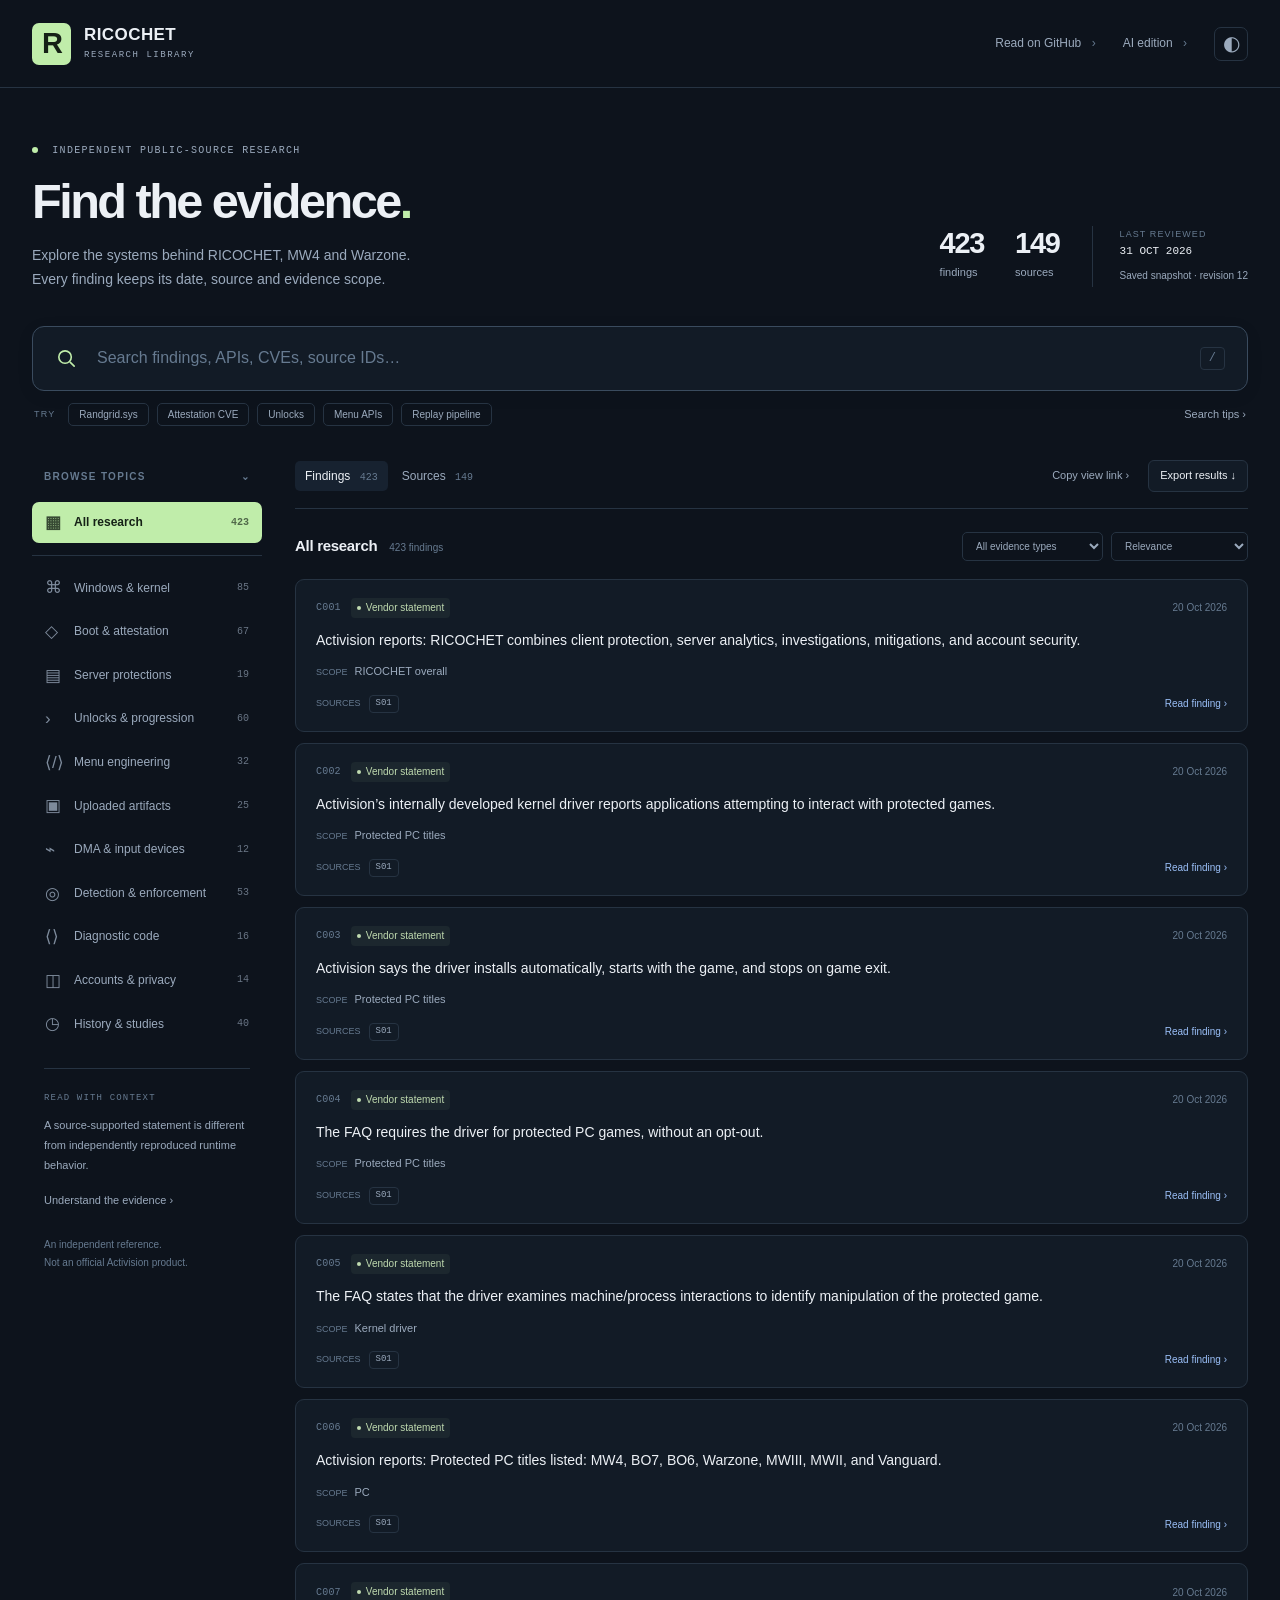
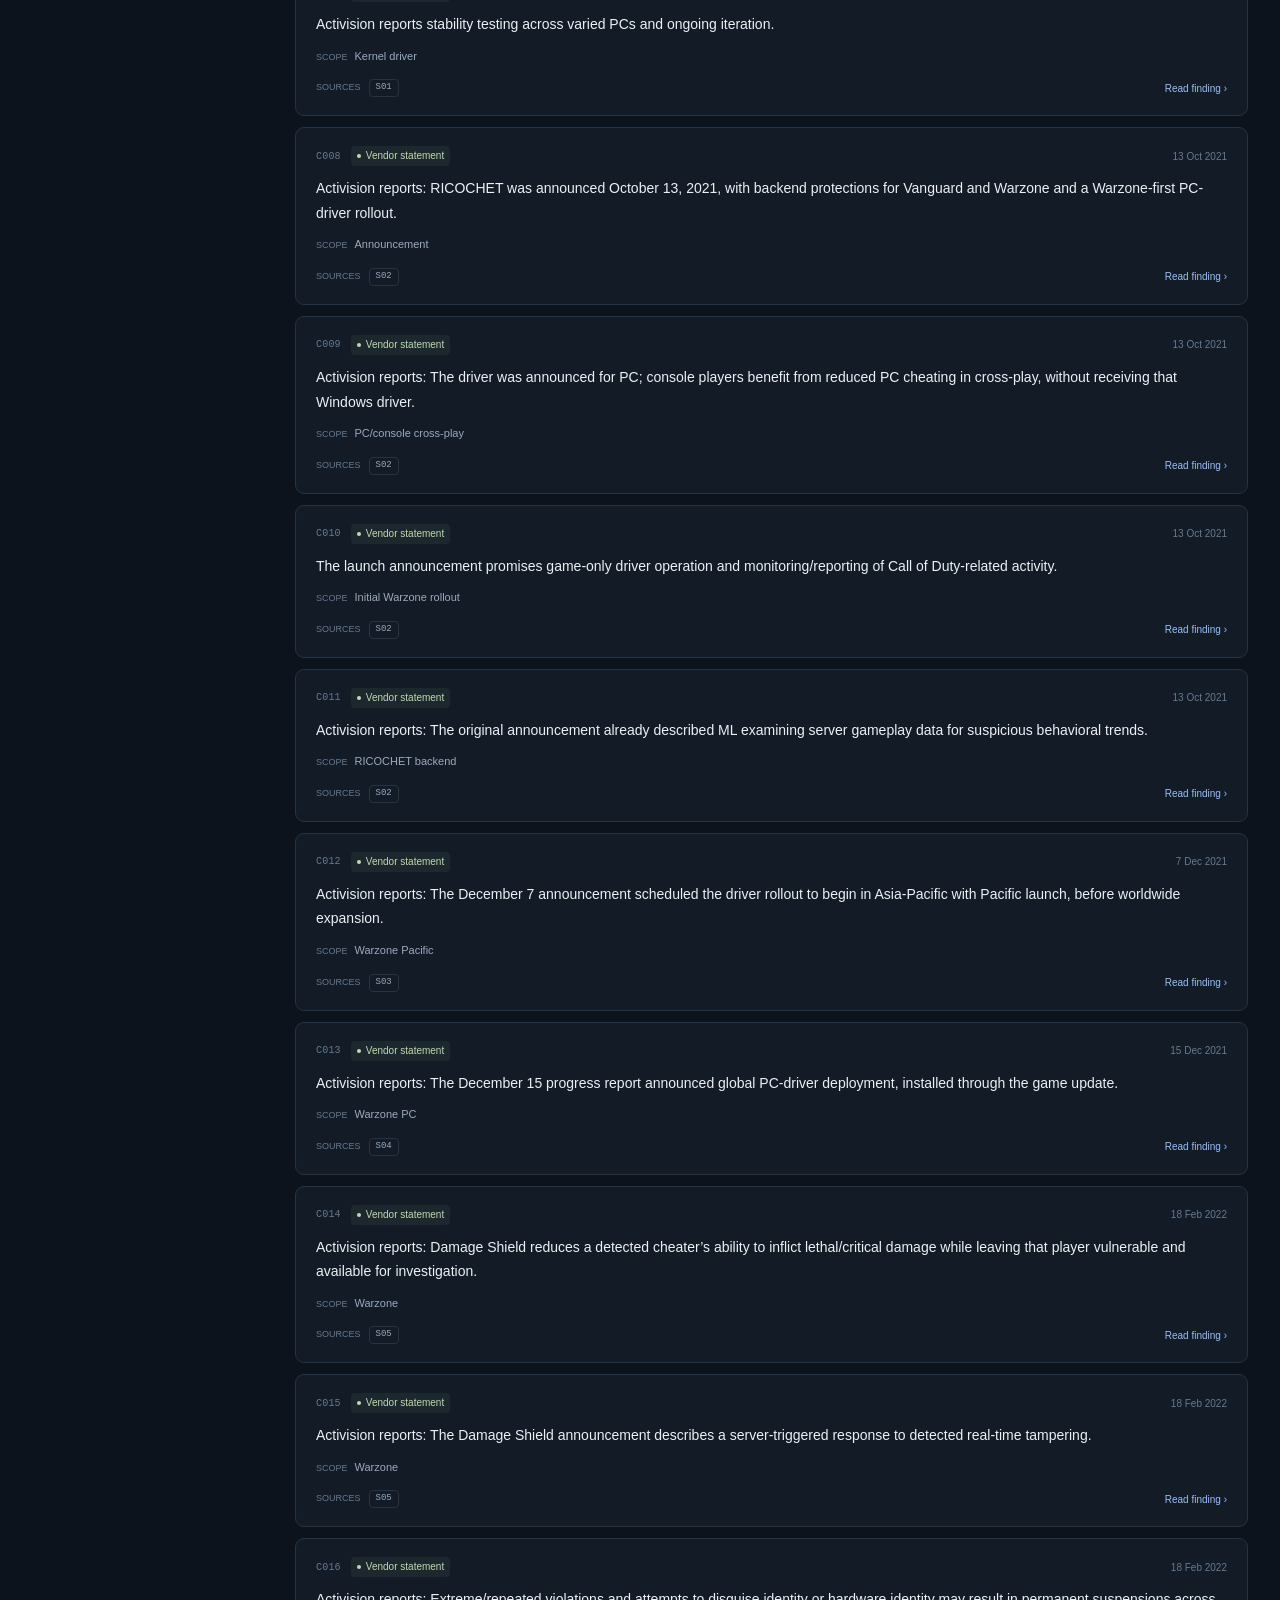
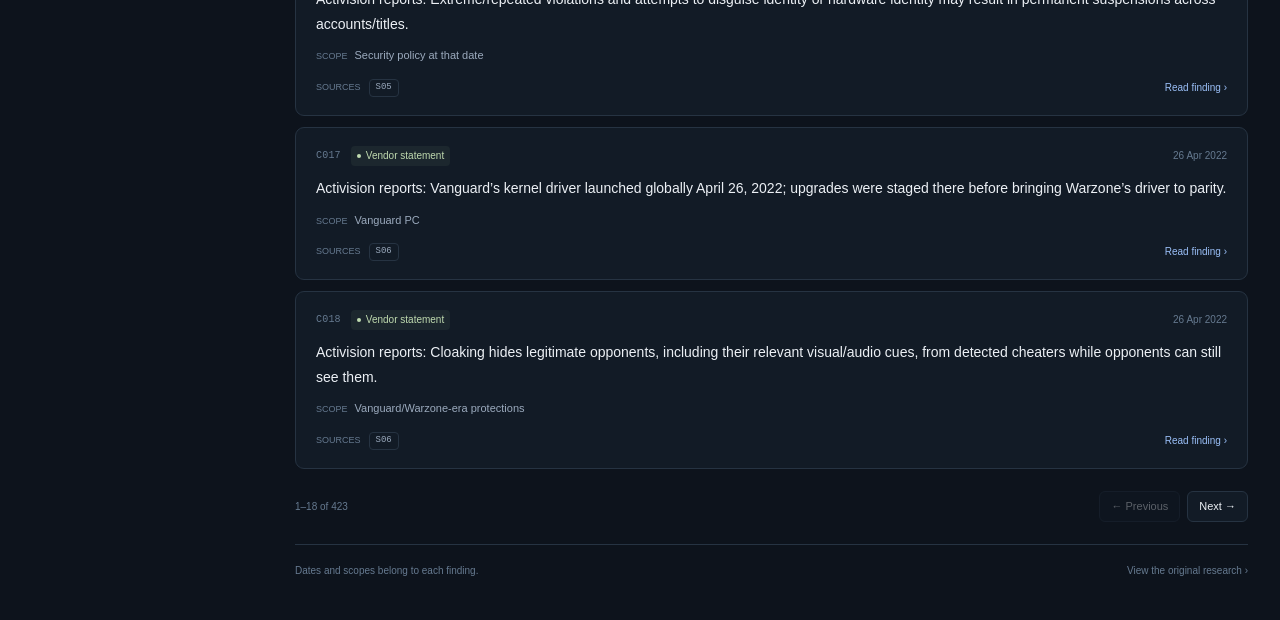
==== commit 700eac02: "reader: index expanded kernel and attestation architecture research" ====
--- a/index.html
+++ b/index.html
@@ -29,9 +29,9 @@
         <p class="hero-copy">Explore the systems behind RICOCHET, MW4 and Warzone.<br class="desktop-break"> Every finding keeps its date, source and evidence scope.</p>
       </div>
       <div class="collection-meta">
-        <div class="stat"><strong id="total-findings">373</strong><span>findings</span></div>
-        <div class="stat"><strong id="total-sources">135</strong><span>sources</span></div>
-        <div class="reviewed"><span>LAST REVIEWED</span><strong id="reviewed">31 OCT 2026</strong><small id="revision">Research revision 11</small></div>
+        <div class="stat"><strong id="total-findings">423</strong><span>findings</span></div>
+        <div class="stat"><strong id="total-sources">149</strong><span>sources</span></div>
+        <div class="reviewed"><span>LAST REVIEWED</span><strong id="reviewed">31 OCT 2026</strong><small id="revision">Research revision 12</small></div>
       </div>
     </section>
     <section class="search-region" aria-label="Search research">
@@ -42,7 +42,7 @@
         <button type="button" id="clear-search" class="clear-search" aria-label="Clear search" hidden>×</button>
         <kbd class="search-shortcut" aria-hidden="true">/</kbd>
       </form>
-      <div class="search-bottom"><div class="quick-searches"><span>TRY</span><button data-query="Randgrid">Randgrid.sys</button><button data-query="CVE-2026-45642">Attestation CVE</button><button data-query="unlockall">Unlocks</button><button data-query="menu_development">Menu APIs</button><button data-query="F012">File review</button></div><button id="search-help" class="text-button" aria-expanded="false" aria-controls="search-tips">Search tips <span aria-hidden="true">›</span></button></div>
+      <div class="search-bottom"><div class="quick-searches"><span>TRY</span><button data-query="Randgrid">Randgrid.sys</button><button data-query="CVE-2026-45642">Attestation CVE</button><button data-query="unlockall">Unlocks</button><button data-query="menu_development">Menu APIs</button><button data-query="replay_architecture">Replay pipeline</button></div><button id="search-help" class="text-button" aria-expanded="false" aria-controls="search-tips">Search tips <span aria-hidden="true">›</span></button></div>
       <p id="search-tips" class="search-tips" hidden>Combine words to narrow results. Put a phrase in quotes for an exact phrase. Search a finding ID such as <code>C286</code>, a source such as <code>S84</code>, or an API name. Matches include finding text, scope, topic, cited sources and artifact evidence.</p>
     </section>
     <div class="workspace">
@@ -56,7 +56,7 @@
       </aside>
       <section class="content" aria-label="Research results">
         <div class="content-top">
-          <div class="view-switch" role="group" aria-label="Choose content"><button id="findings-tab" aria-pressed="true">Findings <span id="findings-tab-count">373</span></button><button id="sources-tab" aria-pressed="false">Sources <span id="sources-tab-count">135</span></button></div>
+          <div class="view-switch" role="group" aria-label="Choose content"><button id="findings-tab" aria-pressed="true">Findings <span id="findings-tab-count">423</span></button><button id="sources-tab" aria-pressed="false">Sources <span id="sources-tab-count">149</span></button></div>
           <div class="utility-actions"><button id="share" class="text-button">Copy view link <span aria-hidden="true">›</span></button><button id="export" class="small-button">Export results <span aria-hidden="true">↓</span></button></div>
         </div>
         <div class="filterbar">
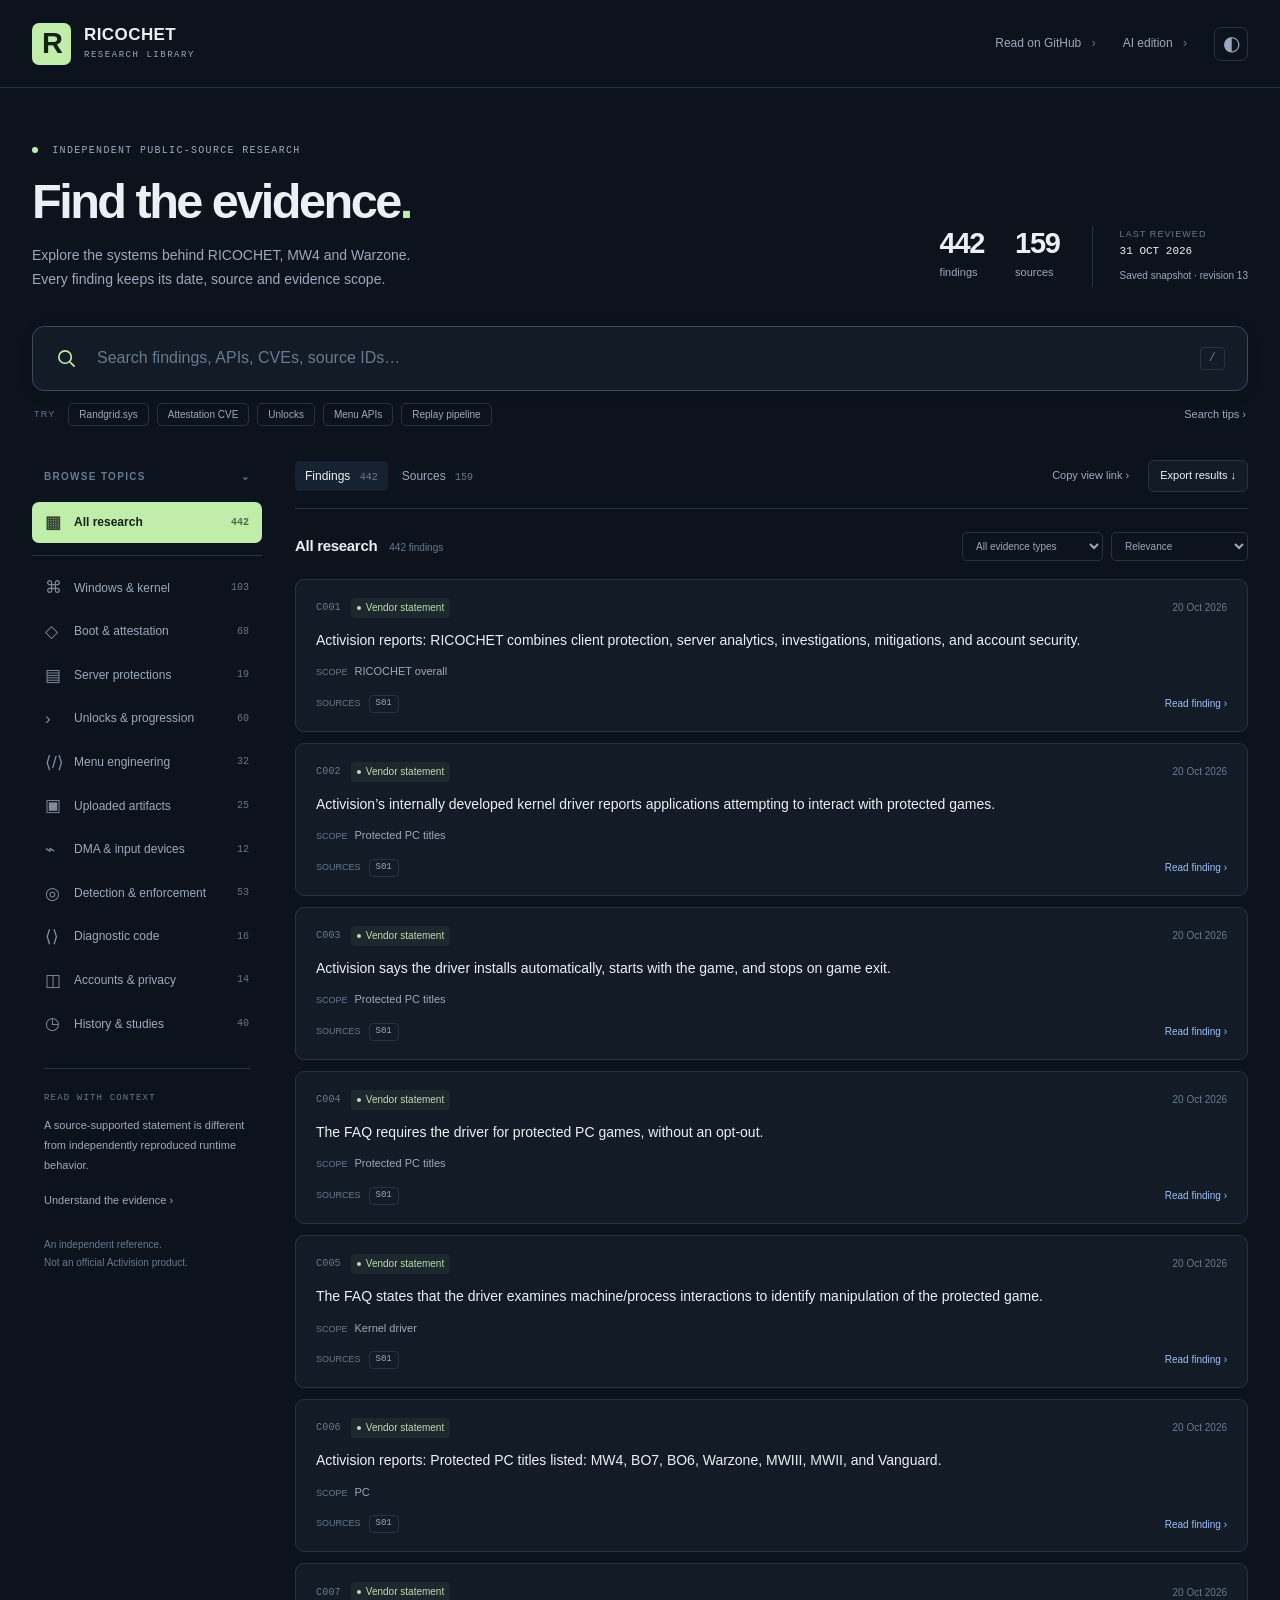
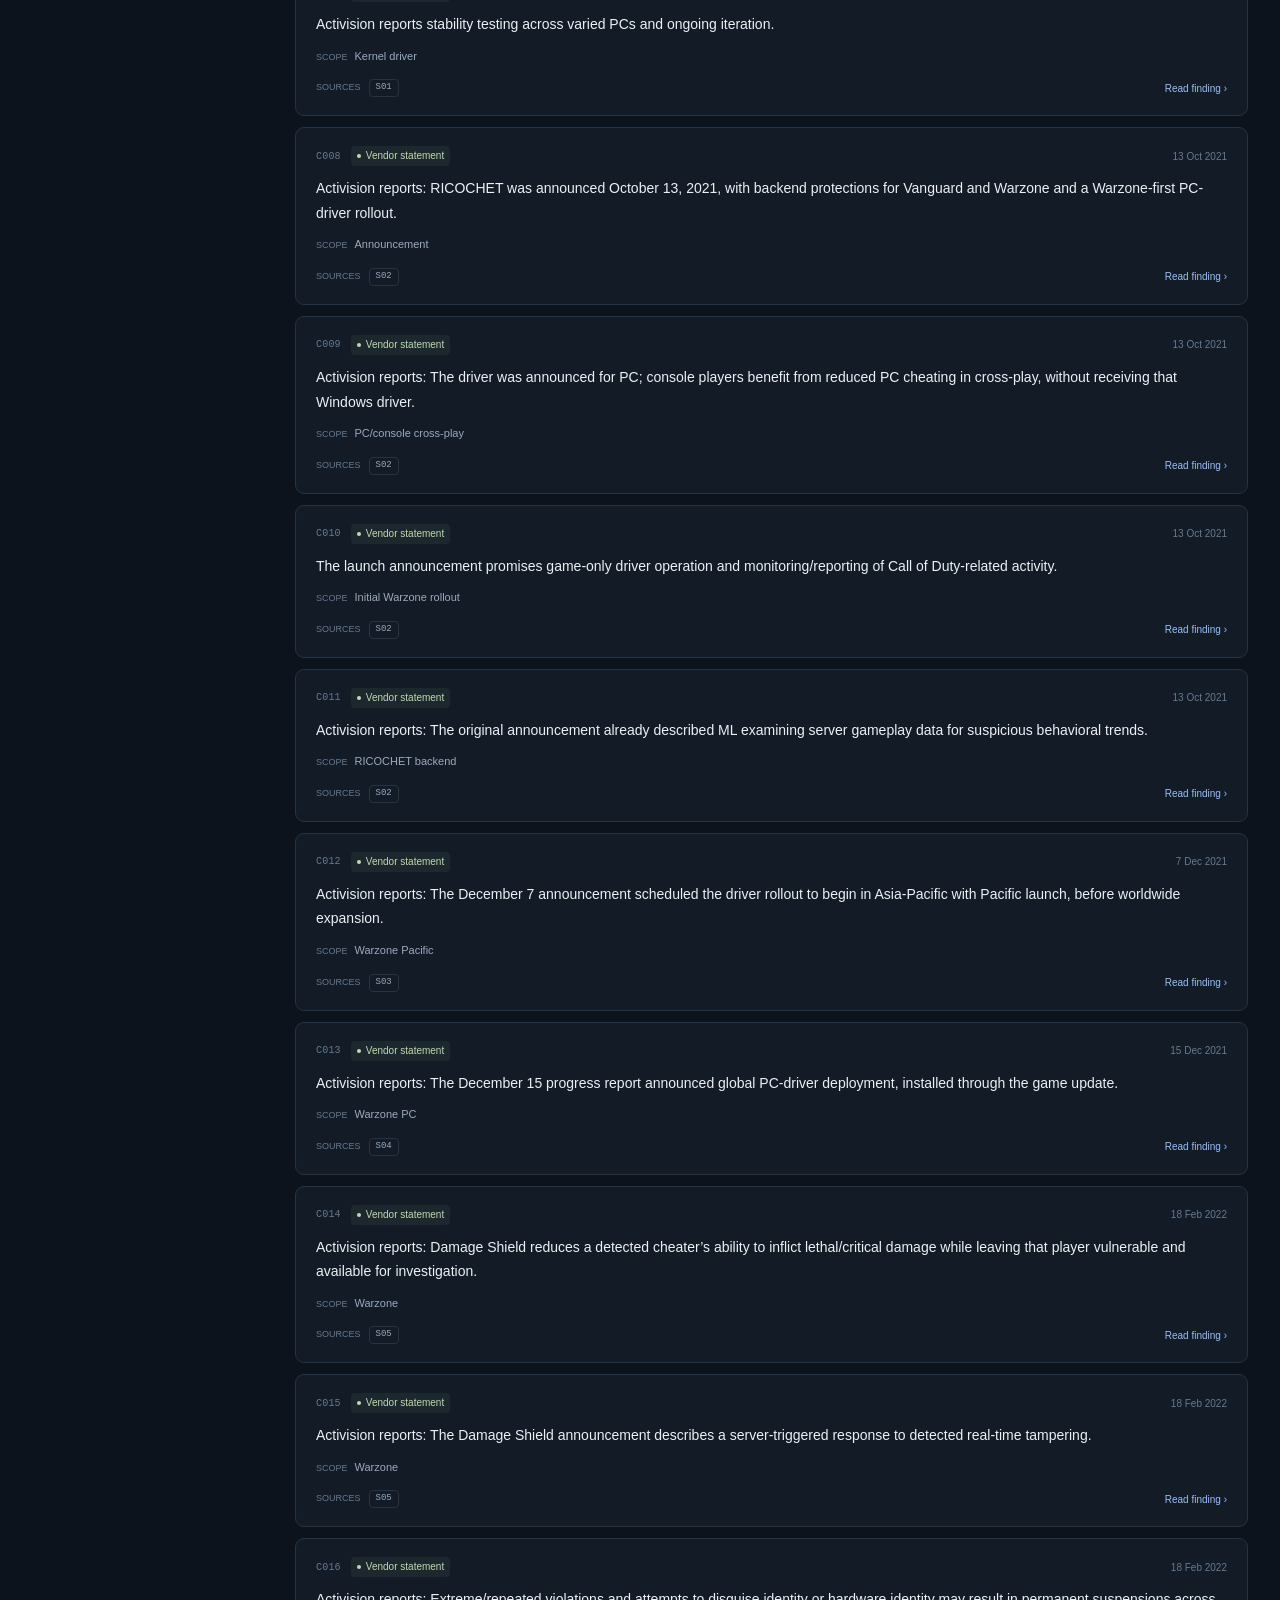
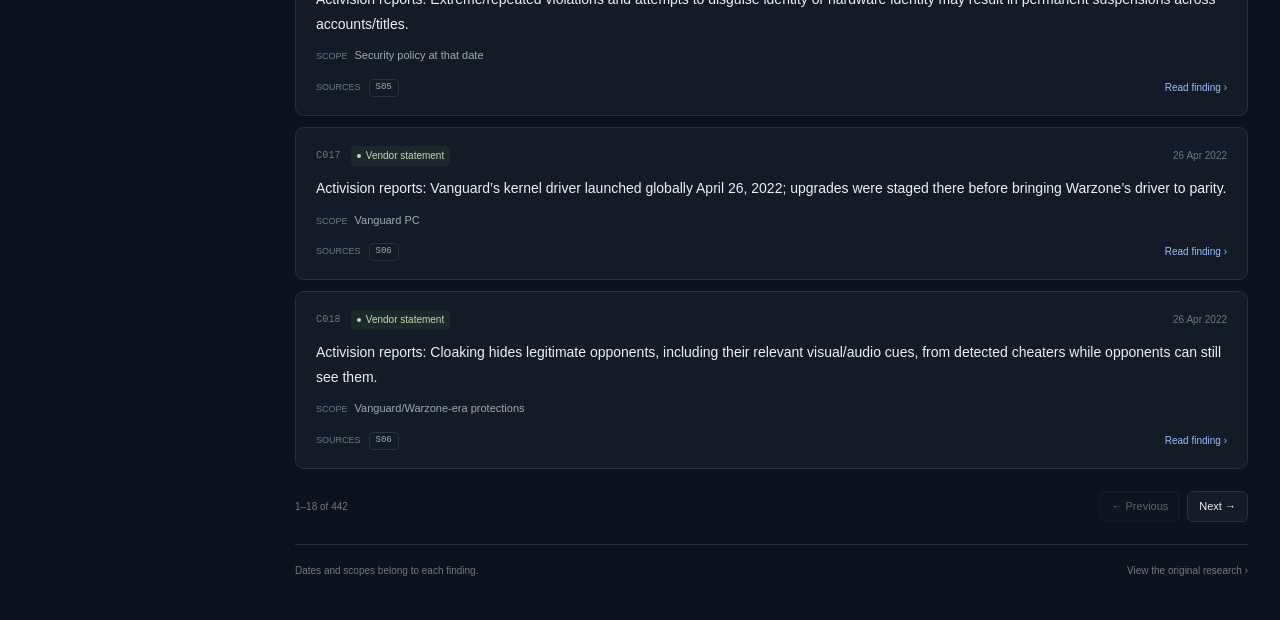
==== commit 5135a04c: "docs: publish Randgrid research snapshot and spelling-aware search" ====
--- a/index.html
+++ b/index.html
@@ -29,9 +29,9 @@
         <p class="hero-copy">Explore the systems behind RICOCHET, MW4 and Warzone.<br class="desktop-break"> Every finding keeps its date, source and evidence scope.</p>
       </div>
       <div class="collection-meta">
-        <div class="stat"><strong id="total-findings">423</strong><span>findings</span></div>
-        <div class="stat"><strong id="total-sources">149</strong><span>sources</span></div>
-        <div class="reviewed"><span>LAST REVIEWED</span><strong id="reviewed">31 OCT 2026</strong><small id="revision">Research revision 12</small></div>
+        <div class="stat"><strong id="total-findings">442</strong><span>findings</span></div>
+        <div class="stat"><strong id="total-sources">159</strong><span>sources</span></div>
+        <div class="reviewed"><span>LAST REVIEWED</span><strong id="reviewed">31 OCT 2026</strong><small id="revision">Research revision 13</small></div>
       </div>
     </section>
     <section class="search-region" aria-label="Search research">
@@ -42,7 +42,7 @@
         <button type="button" id="clear-search" class="clear-search" aria-label="Clear search" hidden>×</button>
         <kbd class="search-shortcut" aria-hidden="true">/</kbd>
       </form>
-      <div class="search-bottom"><div class="quick-searches"><span>TRY</span><button data-query="Randgrid">Randgrid.sys</button><button data-query="CVE-2026-45642">Attestation CVE</button><button data-query="unlockall">Unlocks</button><button data-query="menu_development">Menu APIs</button><button data-query="replay_architecture">Replay pipeline</button></div><button id="search-help" class="text-button" aria-expanded="false" aria-controls="search-tips">Search tips <span aria-hidden="true">›</span></button></div>
+      <div class="search-bottom"><div class="quick-searches"><span>TRY</span><button data-query="Randgrid.sys">Randgrid.sys</button><button data-query="CVE-2026-45642">Attestation CVE</button><button data-query="unlockall">Unlocks</button><button data-query="menu_development">Menu APIs</button><button data-query="replay_architecture">Replay pipeline</button></div><button id="search-help" class="text-button" aria-expanded="false" aria-controls="search-tips">Search tips <span aria-hidden="true">›</span></button></div>
       <p id="search-tips" class="search-tips" hidden>Combine words to narrow results. Put a phrase in quotes for an exact phrase. Search a finding ID such as <code>C286</code>, a source such as <code>S84</code>, or an API name. Matches include finding text, scope, topic, cited sources and artifact evidence.</p>
     </section>
     <div class="workspace">
@@ -56,7 +56,7 @@
       </aside>
       <section class="content" aria-label="Research results">
         <div class="content-top">
-          <div class="view-switch" role="group" aria-label="Choose content"><button id="findings-tab" aria-pressed="true">Findings <span id="findings-tab-count">423</span></button><button id="sources-tab" aria-pressed="false">Sources <span id="sources-tab-count">149</span></button></div>
+          <div class="view-switch" role="group" aria-label="Choose content"><button id="findings-tab" aria-pressed="true">Findings <span id="findings-tab-count">442</span></button><button id="sources-tab" aria-pressed="false">Sources <span id="sources-tab-count">159</span></button></div>
           <div class="utility-actions"><button id="share" class="text-button">Copy view link <span aria-hidden="true">›</span></button><button id="export" class="small-button">Export results <span aria-hidden="true">↓</span></button></div>
         </div>
         <div class="filterbar">
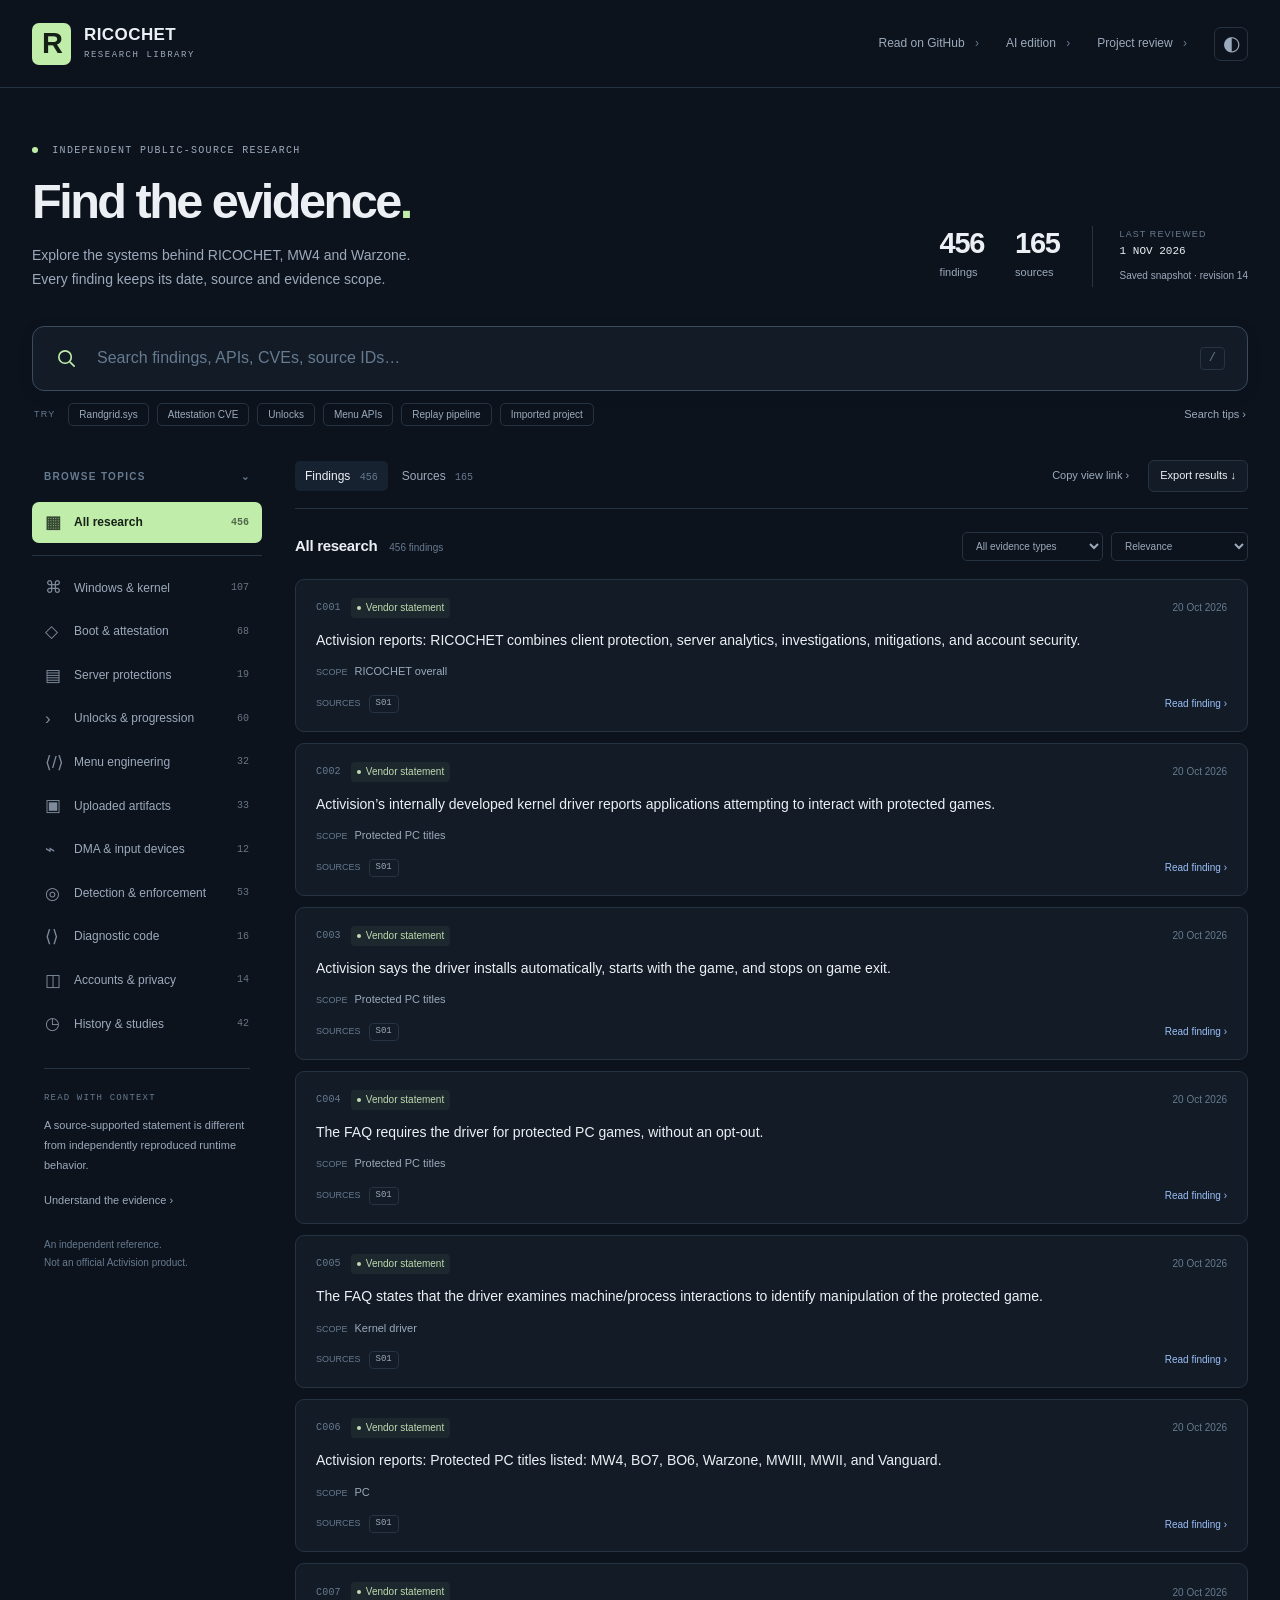
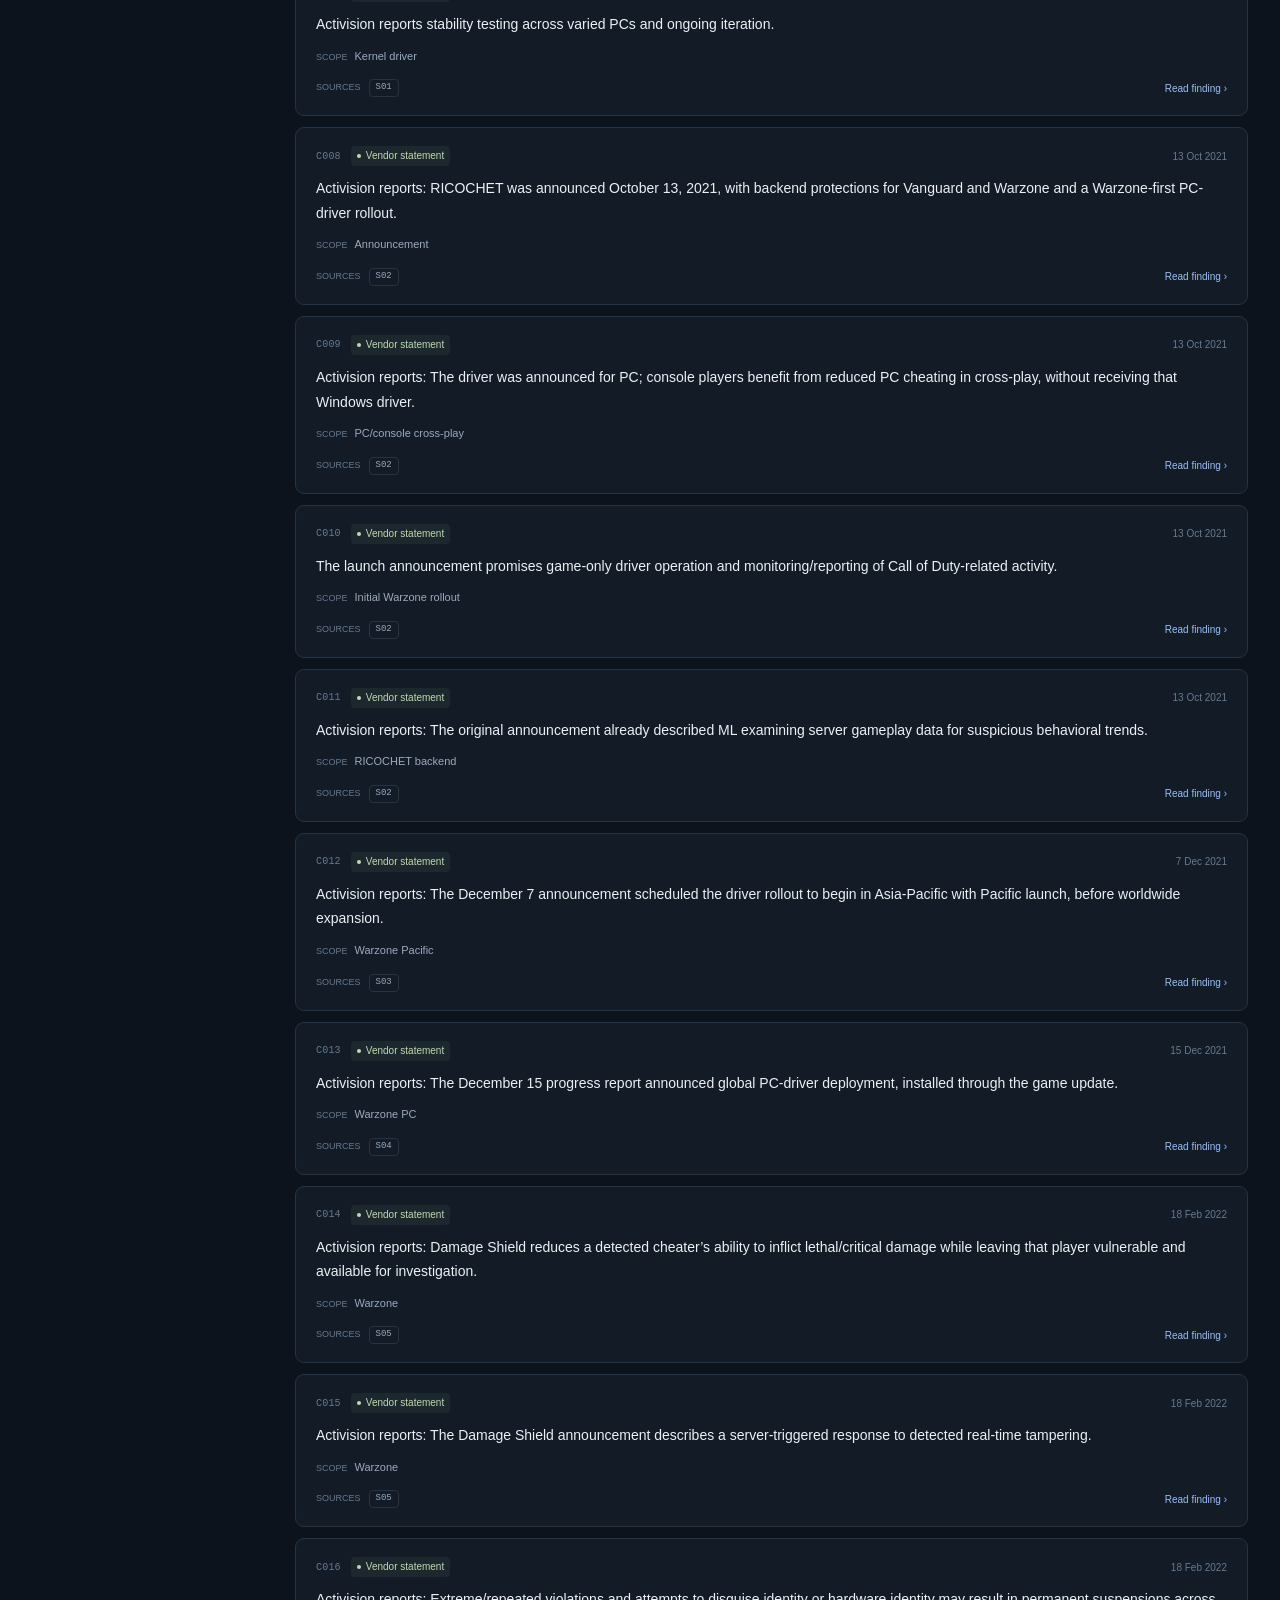
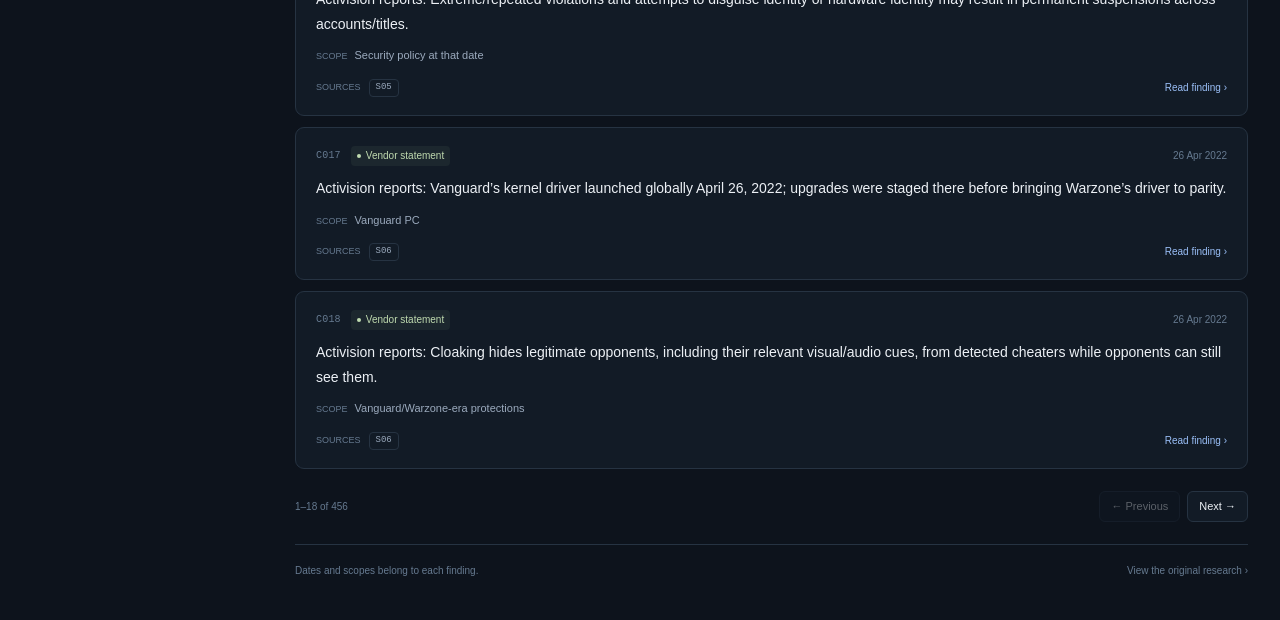
==== commit 9f35af18: "reader: integrate revision 14 research and refresh saved snapshot Include all 456 findings and 165 s" ====
--- a/index.html
+++ b/index.html
@@ -18,6 +18,7 @@
     <nav class="toplinks" aria-label="Project links">
       <a href="https://github.com/ll2Rawll/ricochet-research#readme" target="_blank" rel="noopener">Read on GitHub <span aria-hidden="true">›</span></a>
       <a href="https://raw.githubusercontent.com/ll2Rawll/ricochet-research/main/ricochet.jsonl" target="_blank" rel="noopener" class="ai-link">AI edition <span aria-hidden="true">›</span></a>
+      <a href="https://github.com/ll2Rawll/ricochet-research/tree/main/research/laith-km-driver-review" target="_blank" rel="noopener">Project review <span aria-hidden="true">›</span></a>
       <button class="icon-button" id="theme" aria-label="Switch to light theme" title="Switch color theme">◐</button>
     </nav>
   </header>
@@ -29,9 +30,9 @@
         <p class="hero-copy">Explore the systems behind RICOCHET, MW4 and Warzone.<br class="desktop-break"> Every finding keeps its date, source and evidence scope.</p>
       </div>
       <div class="collection-meta">
-        <div class="stat"><strong id="total-findings">442</strong><span>findings</span></div>
-        <div class="stat"><strong id="total-sources">159</strong><span>sources</span></div>
-        <div class="reviewed"><span>LAST REVIEWED</span><strong id="reviewed">31 OCT 2026</strong><small id="revision">Research revision 13</small></div>
+        <div class="stat"><strong id="total-findings">456</strong><span>findings</span></div>
+        <div class="stat"><strong id="total-sources">165</strong><span>sources</span></div>
+        <div class="reviewed"><span>LAST REVIEWED</span><strong id="reviewed">1 NOV 2026</strong><small id="revision">Research revision 14</small></div>
       </div>
     </section>
     <section class="search-region" aria-label="Search research">
@@ -42,7 +43,7 @@
         <button type="button" id="clear-search" class="clear-search" aria-label="Clear search" hidden>×</button>
         <kbd class="search-shortcut" aria-hidden="true">/</kbd>
       </form>
-      <div class="search-bottom"><div class="quick-searches"><span>TRY</span><button data-query="Randgrid.sys">Randgrid.sys</button><button data-query="CVE-2026-45642">Attestation CVE</button><button data-query="unlockall">Unlocks</button><button data-query="menu_development">Menu APIs</button><button data-query="replay_architecture">Replay pipeline</button></div><button id="search-help" class="text-button" aria-expanded="false" aria-controls="search-tips">Search tips <span aria-hidden="true">›</span></button></div>
+      <div class="search-bottom"><div class="quick-searches"><span>TRY</span><button data-query="Randgrid.sys">Randgrid.sys</button><button data-query="CVE-2026-45642">Attestation CVE</button><button data-query="unlockall">Unlocks</button><button data-query="menu_development">Menu APIs</button><button data-query="replay_architecture">Replay pipeline</button><button data-query="A05">Imported project</button></div><button id="search-help" class="text-button" aria-expanded="false" aria-controls="search-tips">Search tips <span aria-hidden="true">›</span></button></div>
       <p id="search-tips" class="search-tips" hidden>Combine words to narrow results. Put a phrase in quotes for an exact phrase. Search a finding ID such as <code>C286</code>, a source such as <code>S84</code>, or an API name. Matches include finding text, scope, topic, cited sources and artifact evidence.</p>
     </section>
     <div class="workspace">
@@ -56,7 +57,7 @@
       </aside>
       <section class="content" aria-label="Research results">
         <div class="content-top">
-          <div class="view-switch" role="group" aria-label="Choose content"><button id="findings-tab" aria-pressed="true">Findings <span id="findings-tab-count">442</span></button><button id="sources-tab" aria-pressed="false">Sources <span id="sources-tab-count">159</span></button></div>
+          <div class="view-switch" role="group" aria-label="Choose content"><button id="findings-tab" aria-pressed="true">Findings <span id="findings-tab-count">456</span></button><button id="sources-tab" aria-pressed="false">Sources <span id="sources-tab-count">165</span></button></div>
           <div class="utility-actions"><button id="share" class="text-button">Copy view link <span aria-hidden="true">›</span></button><button id="export" class="small-button">Export results <span aria-hidden="true">↓</span></button></div>
         </div>
         <div class="filterbar">
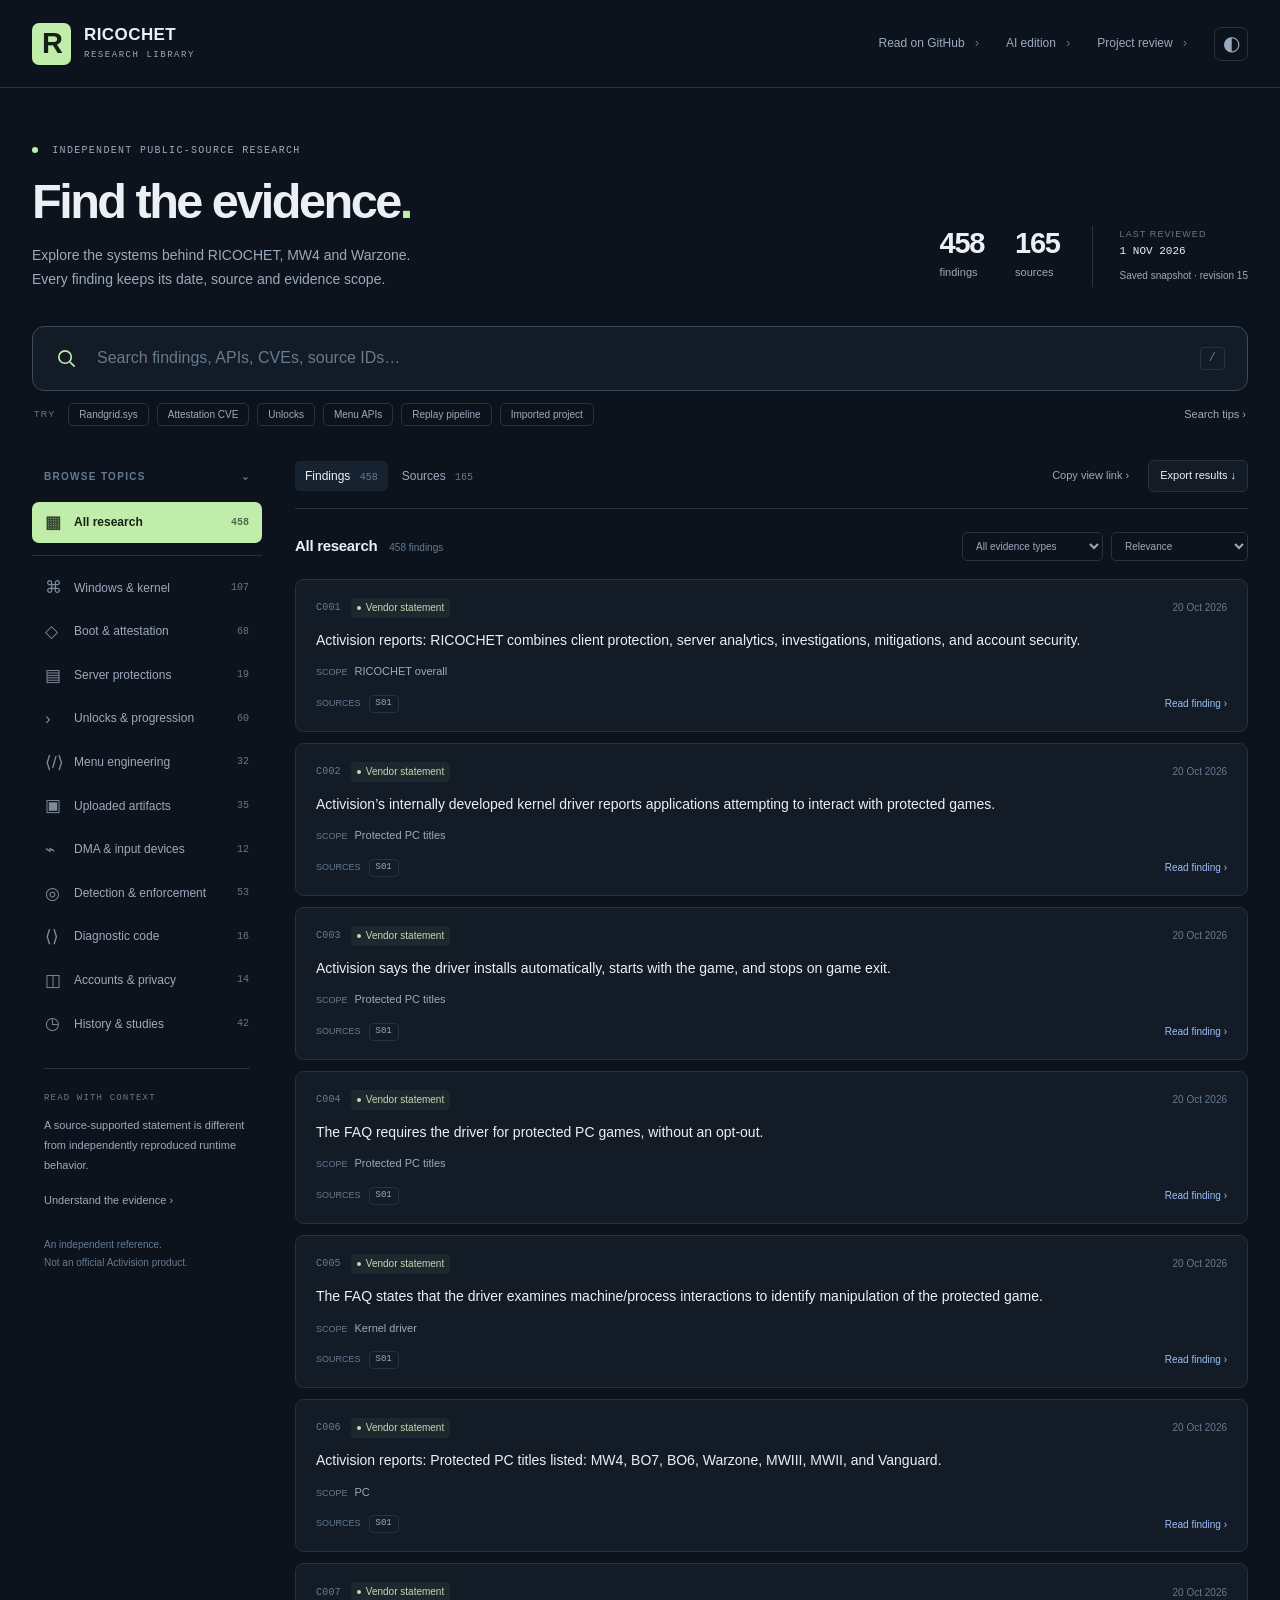
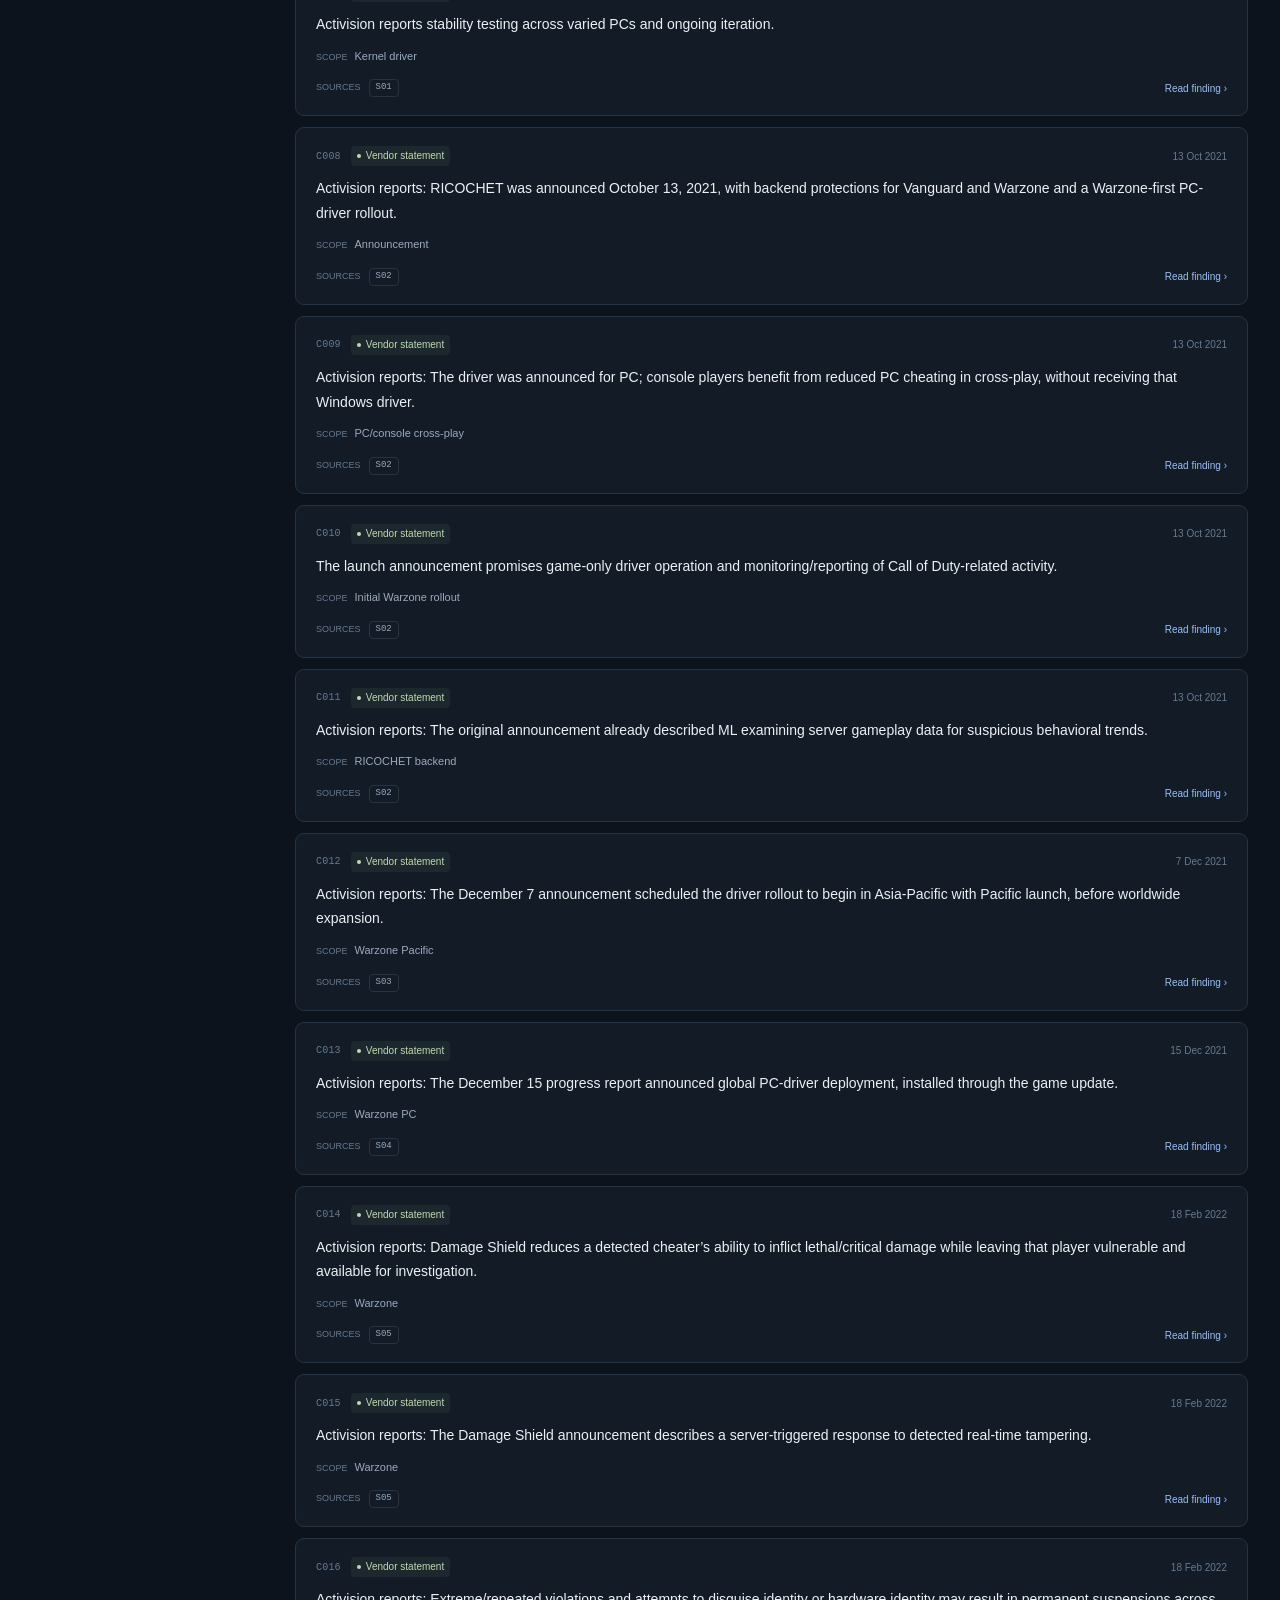
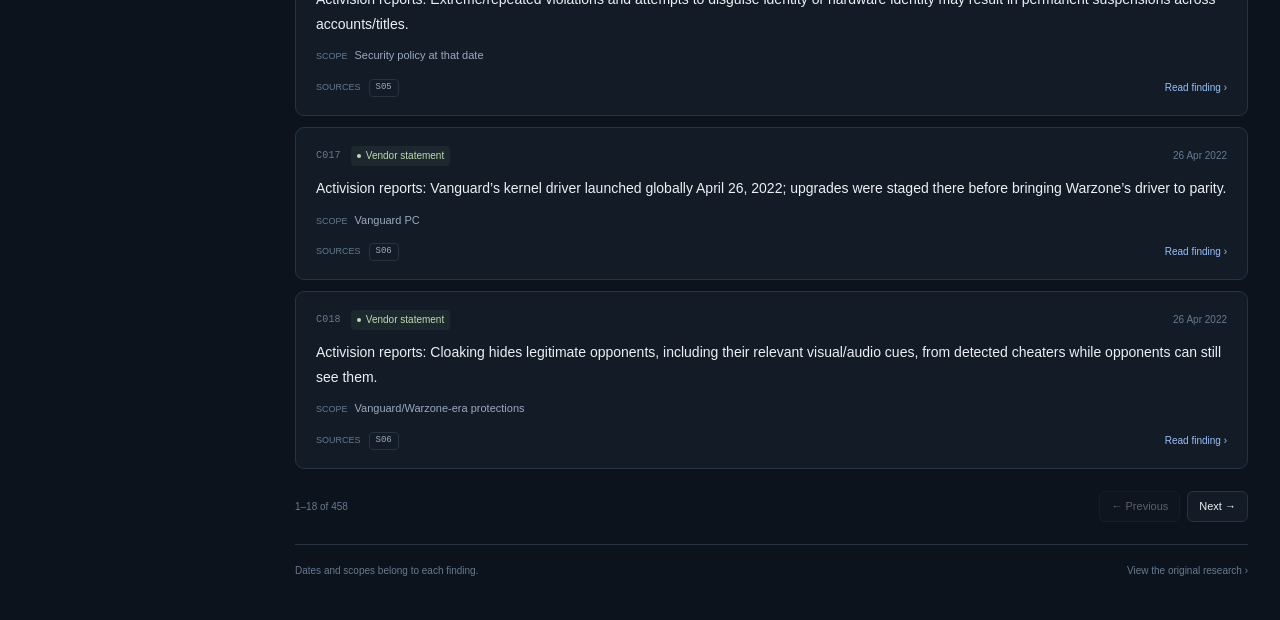
==== commit 76e196a4: "reader: include complete archive preservation and attributed history Refresh saved research to revis" ====
--- a/index.html
+++ b/index.html
@@ -30,9 +30,9 @@
         <p class="hero-copy">Explore the systems behind RICOCHET, MW4 and Warzone.<br class="desktop-break"> Every finding keeps its date, source and evidence scope.</p>
       </div>
       <div class="collection-meta">
-        <div class="stat"><strong id="total-findings">456</strong><span>findings</span></div>
+        <div class="stat"><strong id="total-findings">458</strong><span>findings</span></div>
         <div class="stat"><strong id="total-sources">165</strong><span>sources</span></div>
-        <div class="reviewed"><span>LAST REVIEWED</span><strong id="reviewed">1 NOV 2026</strong><small id="revision">Research revision 14</small></div>
+        <div class="reviewed"><span>LAST REVIEWED</span><strong id="reviewed">1 NOV 2026</strong><small id="revision">Research revision 15</small></div>
       </div>
     </section>
     <section class="search-region" aria-label="Search research">
@@ -57,7 +57,7 @@
       </aside>
       <section class="content" aria-label="Research results">
         <div class="content-top">
-          <div class="view-switch" role="group" aria-label="Choose content"><button id="findings-tab" aria-pressed="true">Findings <span id="findings-tab-count">456</span></button><button id="sources-tab" aria-pressed="false">Sources <span id="sources-tab-count">165</span></button></div>
+          <div class="view-switch" role="group" aria-label="Choose content"><button id="findings-tab" aria-pressed="true">Findings <span id="findings-tab-count">458</span></button><button id="sources-tab" aria-pressed="false">Sources <span id="sources-tab-count">165</span></button></div>
           <div class="utility-actions"><button id="share" class="text-button">Copy view link <span aria-hidden="true">›</span></button><button id="export" class="small-button">Export results <span aria-hidden="true">↓</span></button></div>
         </div>
         <div class="filterbar">
